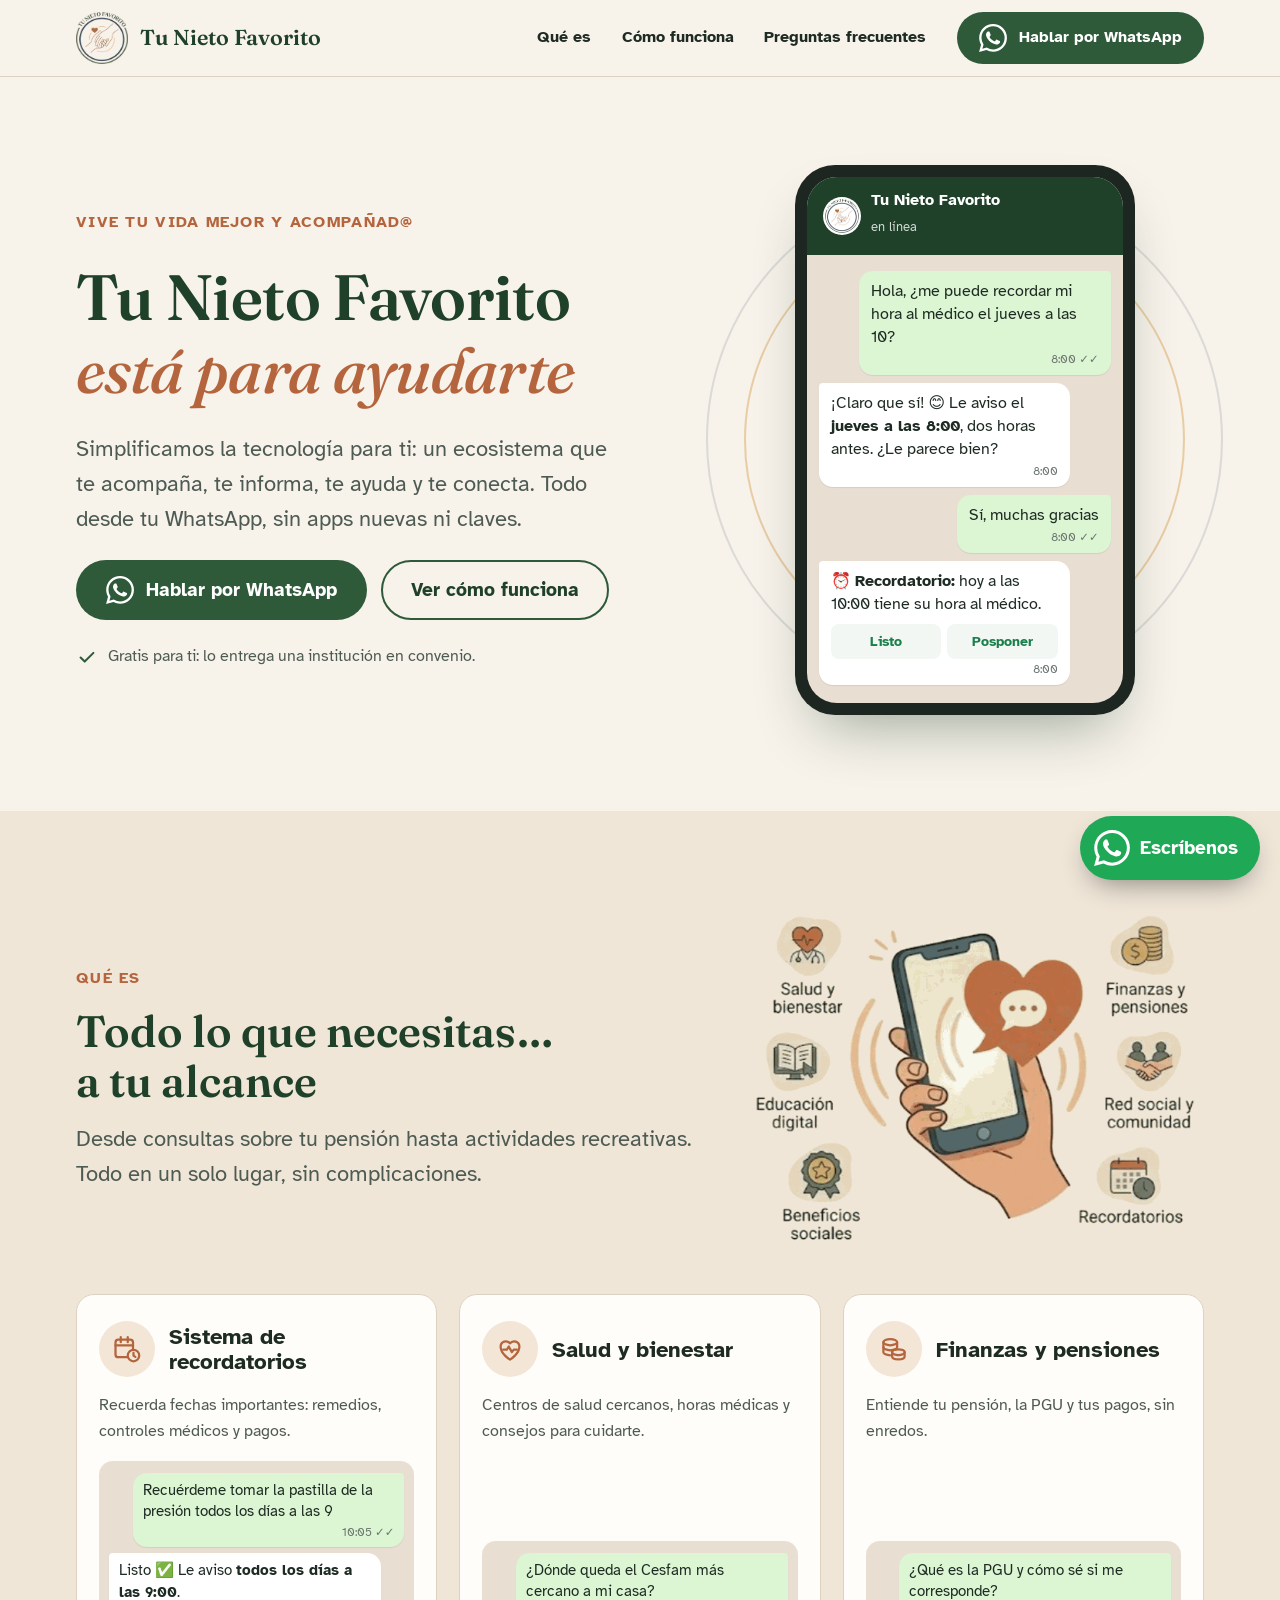
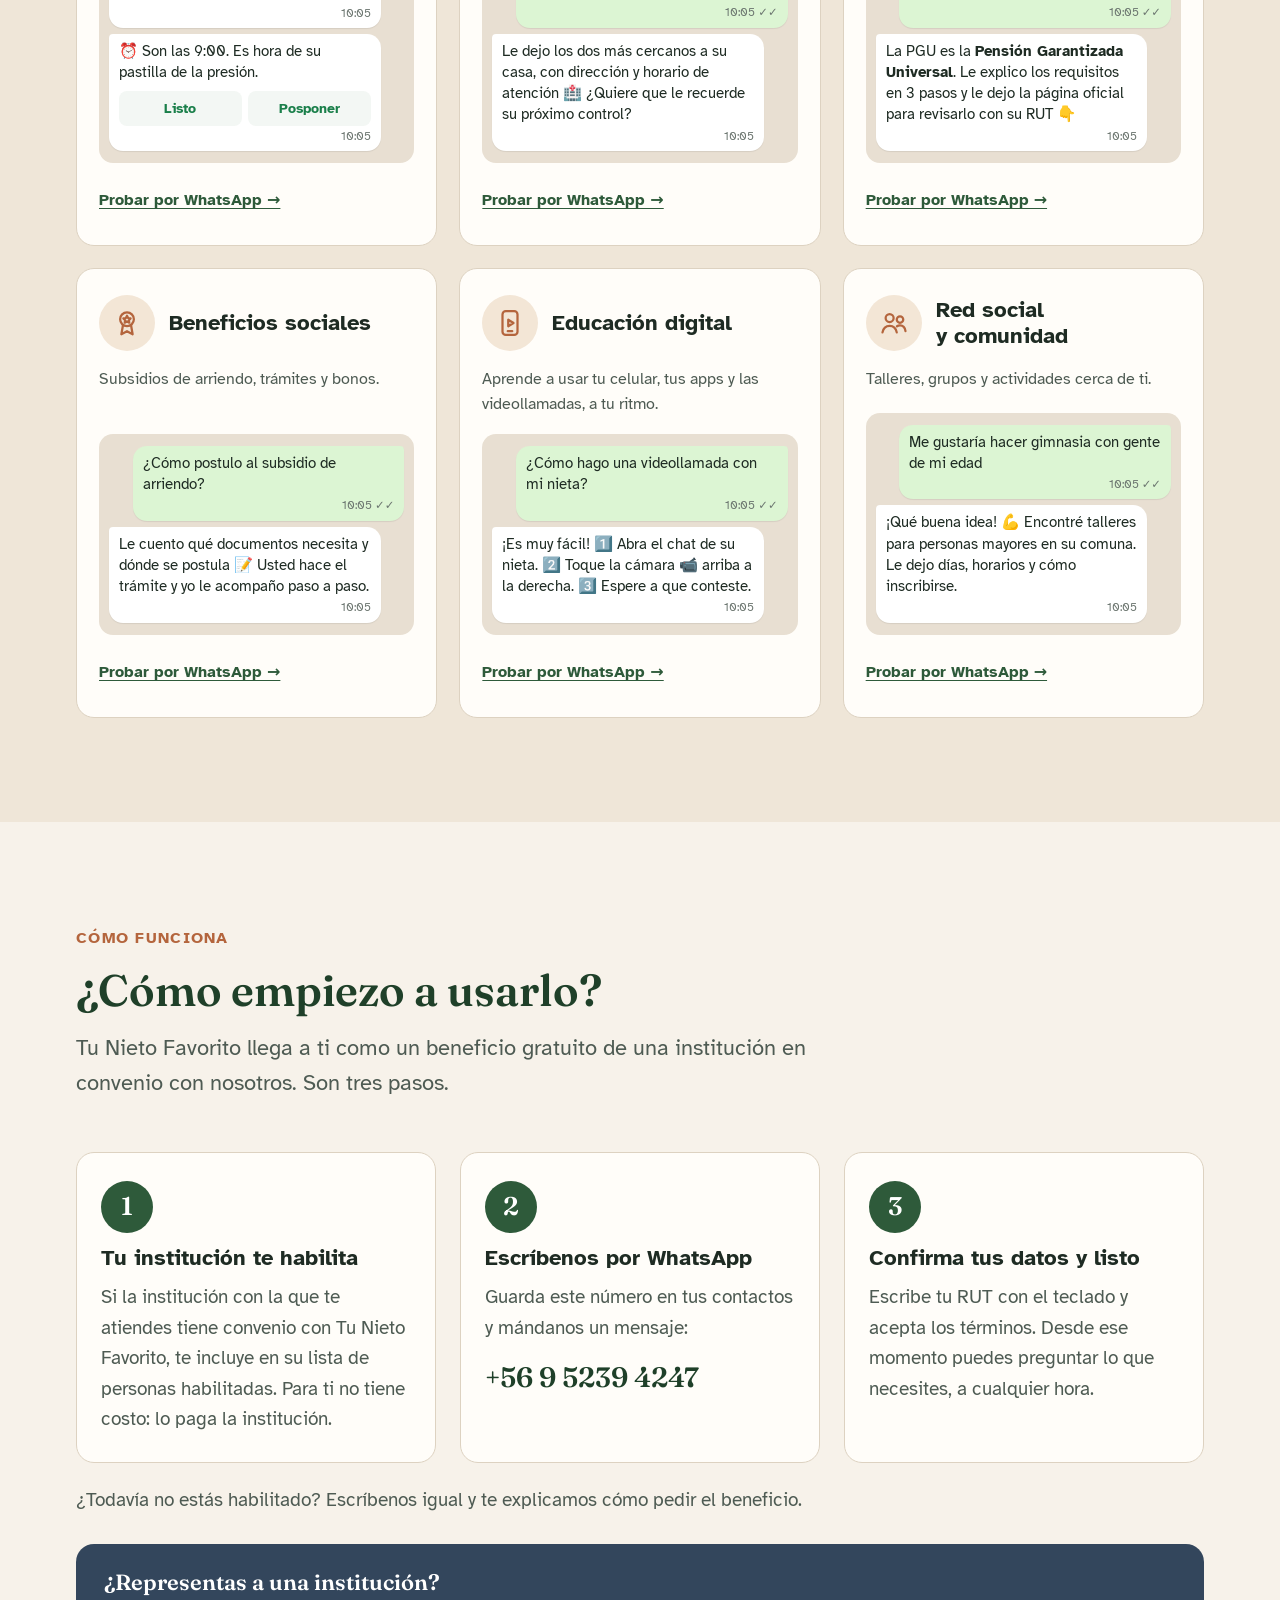
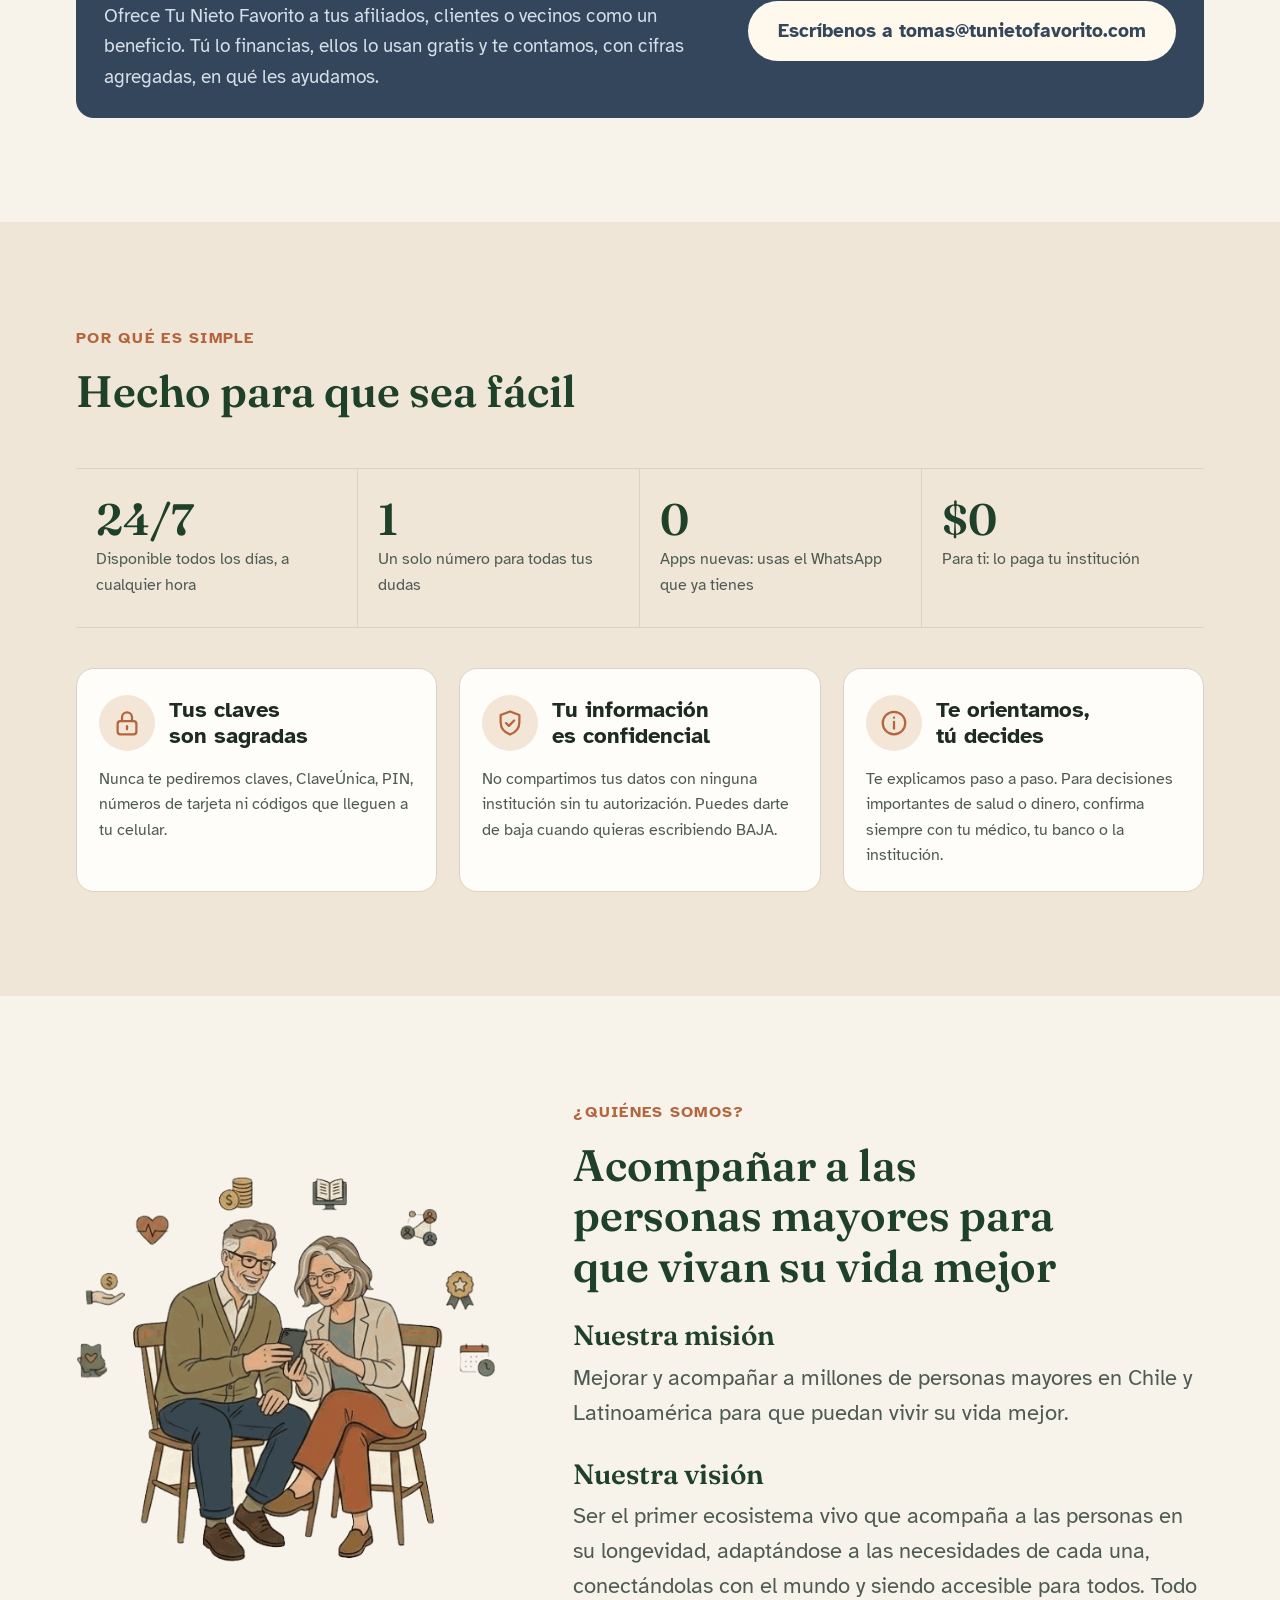
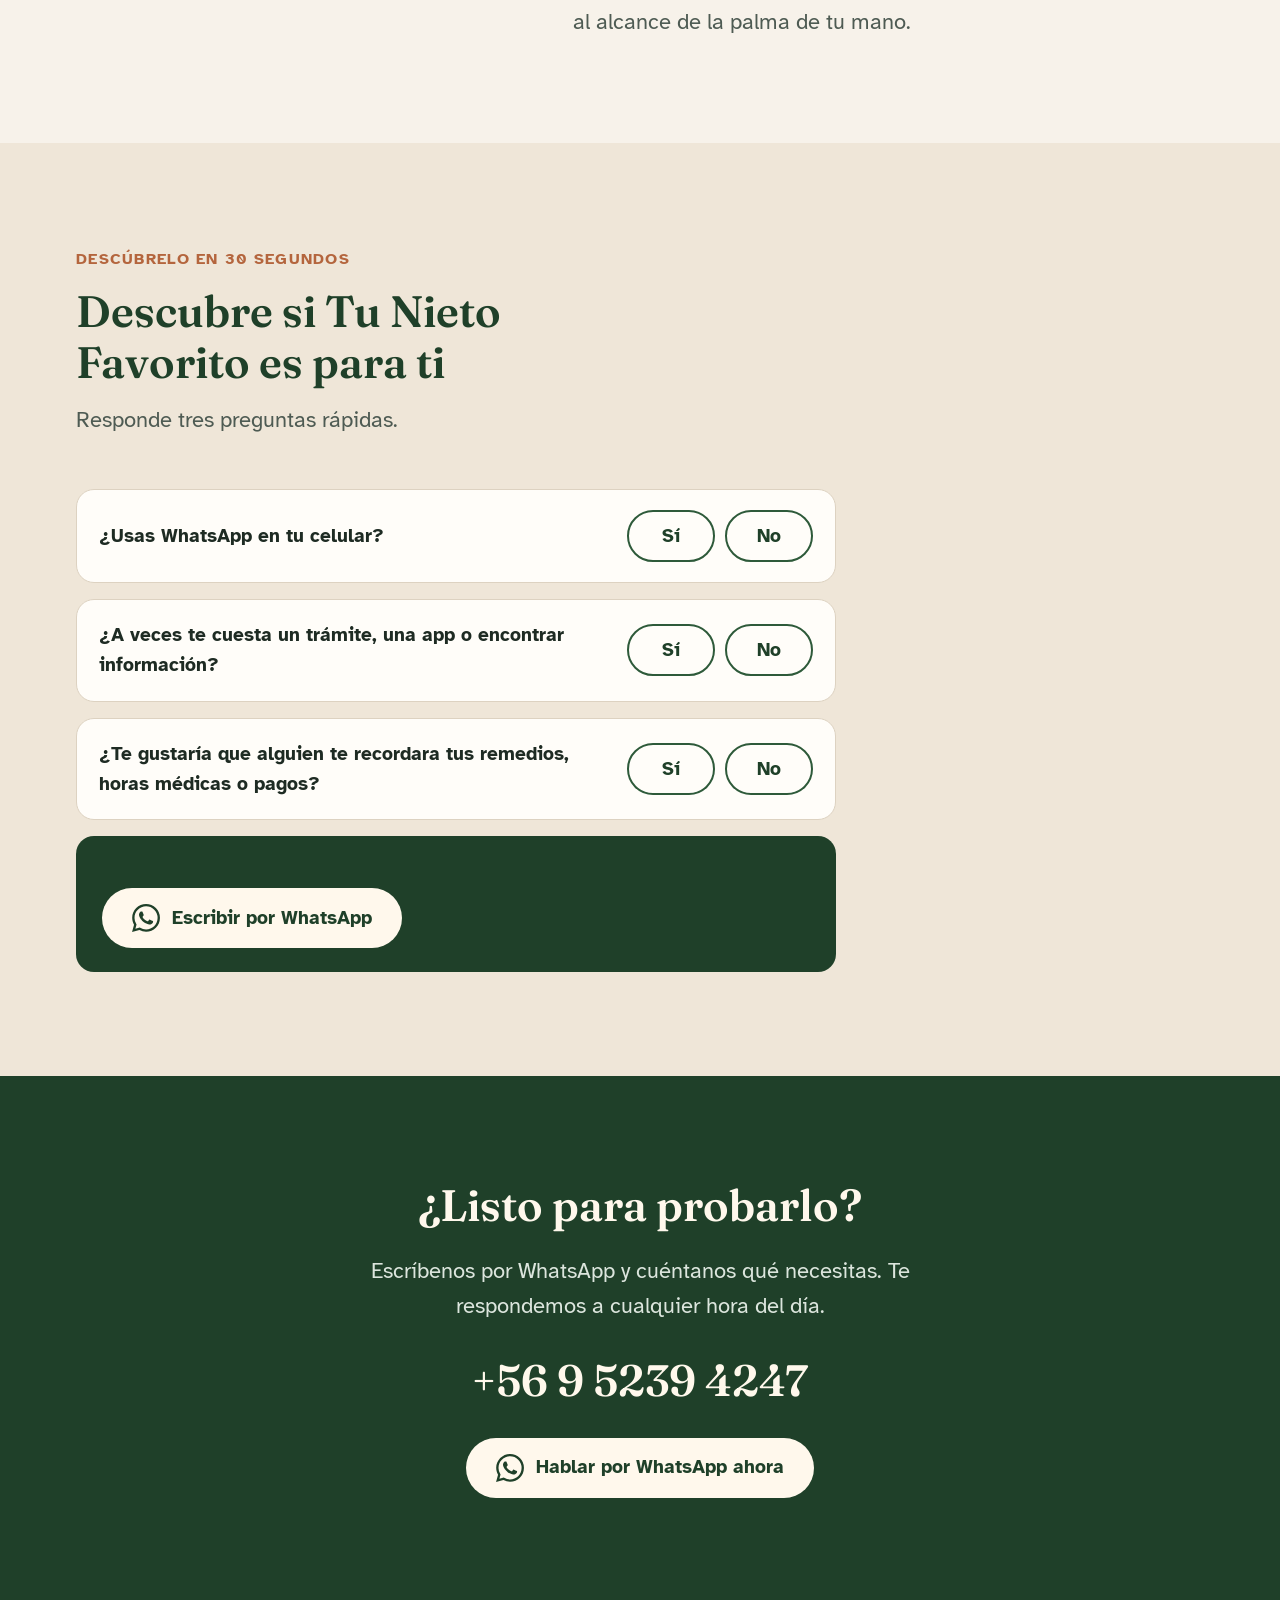
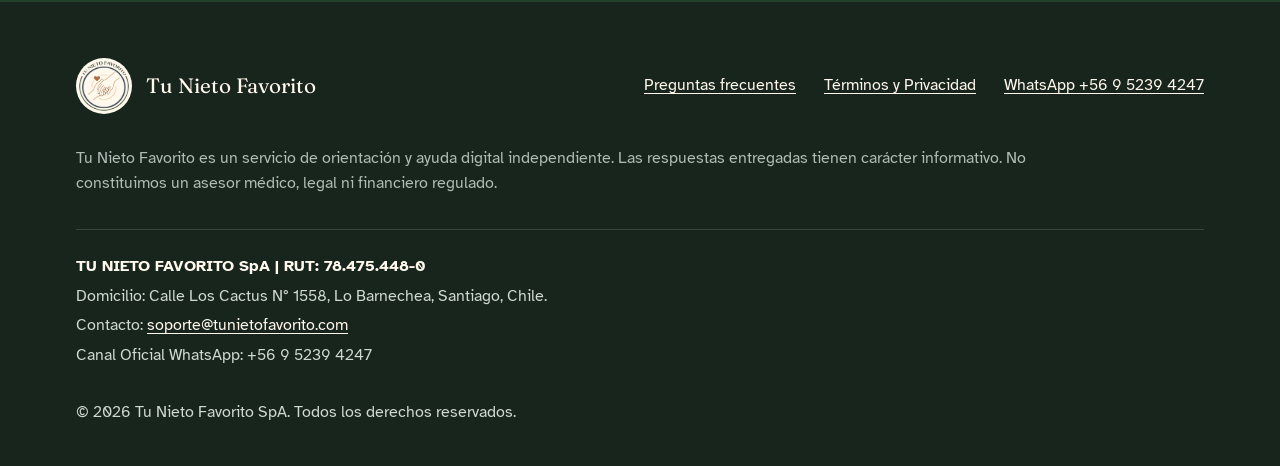
==== index.html @ 2af7aa35 "Sitio web v1: inicio, preguntas frecuentes y términos" ====
<!doctype html>
<html lang="es-CL">
<head>
<meta charset="utf-8">
<meta name="viewport" content="width=device-width, initial-scale=1, viewport-fit=cover">
<title>Tu Nieto Favorito</title>
<meta name="claude:viewport-fit-sides" content="cover">
<meta name="description" content="Tu apoyo del día a día por WhatsApp: orientación en salud, pensiones, beneficios, tecnología y recordatorios para personas mayores. Gratis para ti a través de tu institución.">
<link rel="canonical" href="https://tunietofavorito.com/">
<meta property="og:type" content="website">
<meta property="og:locale" content="es_CL">
<meta property="og:site_name" content="Tu Nieto Favorito">
<meta property="og:title" content="Tu Nieto Favorito">
<meta property="og:description" content="Tu apoyo del día a día por WhatsApp: orientación en salud, pensiones, beneficios, tecnología y recordatorios para personas mayores. Gratis para ti a través de tu institución.">
<meta property="og:url" content="https://tunietofavorito.com/">
<meta property="og:image" content="https://tunietofavorito.com/assets/og-image.jpg">
<meta name="twitter:card" content="summary_large_image">
<meta name="theme-color" content="#F7F2EA">
<link rel="icon" href="favicon.ico" sizes="any">
<link rel="icon" type="image/png" href="assets/favicon-48.png">
<link rel="apple-touch-icon" href="assets/apple-touch-icon.png">
<link rel="preconnect" href="https://fonts.googleapis.com">
<link rel="preconnect" href="https://fonts.gstatic.com" crossorigin>
<link rel="stylesheet" href="https://fonts.googleapis.com/css2?family=Atkinson+Hyperlegible:ital,wght@0,400;0,700;1,400&family=Fraunces:ital,opsz,wght@0,9..144,500;0,9..144,600;1,9..144,500&display=swap">
<link rel="stylesheet" href="assets/styles.css">

</head>
<body>
<a class="skip" href="#contenido">Saltar al contenido</a>
<header class="site-header">
  <div class="wrap">
    <a class="brand" href="./"><img src="assets/logo.png" alt="" width="52" height="52"><span>Tu Nieto Favorito</span></a>
    <button class="nav-toggle" aria-expanded="false" aria-controls="menu">Menú</button>
    <nav class="nav" id="menu" aria-label="Principal">
      <a href="./#que-es">Qué es</a>
      <a href="./#como-funciona">Cómo funciona</a>
      <a href="preguntas/">Preguntas frecuentes</a>
      <a class="btn btn--primary btn--small" href="https://wa.me/56952394247?text=Hola%2C+quiero+probar+Tu+Nieto+Favorito%2C+lo+vi+en+la+web." target="_blank" rel="noopener"><svg viewBox="0 0 24 24" aria-hidden="true" fill="currentColor"><path d="M17.47 14.38c-.3-.15-1.76-.87-2.03-.97-.27-.1-.47-.15-.67.15-.2.3-.77.97-.94 1.16-.17.2-.35.22-.64.07-.3-.15-1.26-.46-2.39-1.47-.88-.79-1.48-1.76-1.65-2.06-.17-.3-.02-.46.13-.6.13-.14.3-.35.45-.52.15-.17.2-.3.3-.5.1-.2.05-.37-.03-.52-.07-.15-.67-1.61-.92-2.2-.24-.58-.49-.5-.67-.51h-.57c-.2 0-.52.07-.8.37-.27.3-1.04 1.02-1.04 2.48s1.07 2.88 1.21 3.07c.15.2 2.1 3.2 5.08 4.49.71.31 1.26.49 1.7.63.71.22 1.36.19 1.87.12.57-.09 1.76-.72 2-1.41.25-.7.25-1.29.18-1.41-.08-.13-.27-.2-.57-.35M12.05 21.79h-.01a9.87 9.87 0 0 1-5.03-1.38l-.36-.21-3.74.98 1-3.65-.24-.37a9.86 9.86 0 0 1-1.51-5.26c0-5.45 4.44-9.88 9.89-9.88 2.64 0 5.12 1.03 6.99 2.9a9.83 9.83 0 0 1 2.89 6.99c0 5.45-4.44 9.88-9.88 9.88m8.41-18.3A11.82 11.82 0 0 0 12.05 0C5.5 0 .16 5.34.16 11.89c0 2.1.55 4.14 1.59 5.95L.06 24l6.3-1.65a11.88 11.88 0 0 0 5.69 1.45h.01c6.55 0 11.89-5.34 11.89-11.89a11.82 11.82 0 0 0-3.48-8.41z"/></svg><span>Hablar por WhatsApp</span></a>
    </nav>
  </div>
</header>
<main id="contenido">

<section class="hero">
  <div class="wrap">
    <div class="hero-copy">
      <span class="eyebrow">Vive tu vida mejor y acompañad@</span>
      <h1>Tu Nieto Favorito <em>está para ayudarte</em></h1>
      <p class="lead">Simplificamos la tecnología para ti: un ecosistema que te acompaña, te informa, te ayuda y te conecta. Todo desde tu WhatsApp, sin apps nuevas ni claves.</p>
      <div class="hero-actions">
        <a class="btn btn--primary" href="https://wa.me/56952394247?text=Hola%2C+quiero+probar+Tu+Nieto+Favorito%2C+lo+vi+en+la+web." target="_blank" rel="noopener"><svg viewBox="0 0 24 24" aria-hidden="true" fill="currentColor"><path d="M17.47 14.38c-.3-.15-1.76-.87-2.03-.97-.27-.1-.47-.15-.67.15-.2.3-.77.97-.94 1.16-.17.2-.35.22-.64.07-.3-.15-1.26-.46-2.39-1.47-.88-.79-1.48-1.76-1.65-2.06-.17-.3-.02-.46.13-.6.13-.14.3-.35.45-.52.15-.17.2-.3.3-.5.1-.2.05-.37-.03-.52-.07-.15-.67-1.61-.92-2.2-.24-.58-.49-.5-.67-.51h-.57c-.2 0-.52.07-.8.37-.27.3-1.04 1.02-1.04 2.48s1.07 2.88 1.21 3.07c.15.2 2.1 3.2 5.08 4.49.71.31 1.26.49 1.7.63.71.22 1.36.19 1.87.12.57-.09 1.76-.72 2-1.41.25-.7.25-1.29.18-1.41-.08-.13-.27-.2-.57-.35M12.05 21.79h-.01a9.87 9.87 0 0 1-5.03-1.38l-.36-.21-3.74.98 1-3.65-.24-.37a9.86 9.86 0 0 1-1.51-5.26c0-5.45 4.44-9.88 9.89-9.88 2.64 0 5.12 1.03 6.99 2.9a9.83 9.83 0 0 1 2.89 6.99c0 5.45-4.44 9.88-9.88 9.88m8.41-18.3A11.82 11.82 0 0 0 12.05 0C5.5 0 .16 5.34.16 11.89c0 2.1.55 4.14 1.59 5.95L.06 24l6.3-1.65a11.88 11.88 0 0 0 5.69 1.45h.01c6.55 0 11.89-5.34 11.89-11.89a11.82 11.82 0 0 0-3.48-8.41z"/></svg><span>Hablar por WhatsApp</span></a>
        <a class="btn btn--ghost" href="#como-funciona">Ver cómo funciona</a>
      </div>
      <p class="hero-note"><svg viewBox="0 0 24 24" aria-hidden="true" fill="none" stroke="currentColor" stroke-width="2.2" stroke-linecap="round" stroke-linejoin="round"><path d="m5 12.5 4.5 4.5L19 7.5"/></svg><span>Gratis para ti: lo entrega una institución en convenio.</span></p>
    </div>
    <div class="hero-art">
      <div class="phone" role="img" aria-label="Ejemplo: una persona pide que le recuerden su hora médica y Tu Nieto Favorito le avisa ese día">
        <div class="phone-screen">
          <div class="chat-top"><img src="assets/logo.png" alt=""><div><strong>Tu Nieto Favorito</strong><small>en línea</small></div></div>
          <div class="chat">
            <div class="msg msg--out">Hola, ¿me puede recordar mi hora al médico el jueves a las 10?<time>8:00 ✓✓</time></div>
<div class="msg msg--in">¡Claro que sí! 😊 Le aviso el <b>jueves a las 8:00</b>, dos horas antes. ¿Le parece bien?<time>8:00</time></div>
<div class="msg msg--out">Sí, muchas gracias<time>8:00 ✓✓</time></div>
<div class="msg msg--in">⏰ <b>Recordatorio:</b> hoy a las 10:00 tiene su hora al médico.<div class="msg-btns"><span>Listo</span><span>Posponer</span></div><time>8:00</time></div>
          </div>
        </div>
      </div>
    </div>
  </div>
</section>

<section class="band band--alt" id="que-es">
  <div class="wrap">
    <div class="head-split">
      <div class="section-head">
        <span class="eyebrow">Qué es</span>
        <h2>Todo lo que necesitas… a tu alcance</h2>
        <p>Desde consultas sobre tu pensión hasta actividades recreativas. Todo en un solo lugar, sin complicaciones.</p>
      </div>
      <img class="head-art" src="assets/pilares.png" alt="Una mano sostiene un celular con un corazón. Alrededor, los seis temas: salud y bienestar, finanzas y pensiones, educación digital, red social y comunidad, beneficios sociales y recordatorios" width="571" height="425">
    </div>
    <div class="pillars">
      <article class="pillar">
        <div class="pillar-head"><span class="icon"><svg viewBox="0 0 24 24" aria-hidden="true" fill="none" stroke="currentColor" stroke-width="1.8" stroke-linecap="round" stroke-linejoin="round"><rect x="2.8" y="4.5" width="14" height="14" rx="2.2"/><path d="M2.8 9h14M7 2.5v4M12.6 2.5v4"/><circle cx="17.2" cy="17.2" r="4.6" fill="#F3E6D6"/><path d="M17.2 15v2.3l1.5 1"/></svg></span><h3>Sistema de recordatorios</h3></div>
        <p class="sub">Recuerda fechas importantes: remedios, controles médicos y pagos.</p>
        <div class="mini-chat" aria-label="Ejemplo de conversación"><div class="msg msg--out">Recuérdeme tomar la pastilla de la presión todos los días a las 9<time>10:05 ✓✓</time></div>
<div class="msg msg--in">Listo ✅ Le aviso <b>todos los días a las 9:00</b>.<time>10:05</time></div>
<div class="msg msg--in">⏰ Son las 9:00. Es hora de su pastilla de la presión.<div class="msg-btns"><span>Listo</span><span>Posponer</span></div><time>10:05</time></div></div>
        <a class="pillar-cta" href="https://wa.me/56952394247?text=Hola%2C+quiero+probar+Tu+Nieto+Favorito%2C+lo+vi+en+la+web." target="_blank" rel="noopener">Probar por WhatsApp →</a>
      </article>

      <article class="pillar">
        <div class="pillar-head"><span class="icon"><svg viewBox="0 0 24 24" aria-hidden="true" fill="none" stroke="currentColor" stroke-width="1.8" stroke-linecap="round" stroke-linejoin="round"><path d="M12 20.5s-7.5-4.6-7.5-10.4A4.2 4.2 0 0 1 12 7.5a4.2 4.2 0 0 1 7.5 2.6c0 5.8-7.5 10.4-7.5 10.4z"/><path d="M6.5 12.5h3l1.5-2.5 2.5 4.5 1.5-2h2.5"/></svg></span><h3>Salud y bienestar</h3></div>
        <p class="sub">Centros de salud cercanos, horas médicas y consejos para cuidarte.</p>
        <div class="mini-chat" aria-label="Ejemplo de conversación"><div class="msg msg--out">¿Dónde queda el Cesfam más cercano a mi casa?<time>10:05 ✓✓</time></div>
<div class="msg msg--in">Le dejo los dos más cercanos a su casa, con dirección y horario de atención 🏥 ¿Quiere que le recuerde su próximo control?<time>10:05</time></div></div>
        <a class="pillar-cta" href="https://wa.me/56952394247?text=Hola%2C+quiero+probar+Tu+Nieto+Favorito%2C+lo+vi+en+la+web." target="_blank" rel="noopener">Probar por WhatsApp →</a>
      </article>

      <article class="pillar">
        <div class="pillar-head"><span class="icon"><svg viewBox="0 0 24 24" aria-hidden="true" fill="none" stroke="currentColor" stroke-width="1.8" stroke-linecap="round" stroke-linejoin="round"><ellipse cx="9" cy="6.5" rx="5.5" ry="2.5"/><path d="M3.5 6.5v4c0 1.4 2.5 2.5 5.5 2.5s5.5-1.1 5.5-2.5v-4"/><path d="M3.5 10.5v4c0 1.4 2.5 2.5 5.5 2.5"/><ellipse cx="15.5" cy="14.5" rx="5" ry="2.3"/><path d="M10.5 14.5v3.5c0 1.3 2.2 2.3 5 2.3s5-1 5-2.3v-3.5"/></svg></span><h3>Finanzas y pensiones</h3></div>
        <p class="sub">Entiende tu pensión, la PGU y tus pagos, sin enredos.</p>
        <div class="mini-chat" aria-label="Ejemplo de conversación"><div class="msg msg--out">¿Qué es la PGU y cómo sé si me corresponde?<time>10:05 ✓✓</time></div>
<div class="msg msg--in">La PGU es la <b>Pensión Garantizada Universal</b>. Le explico los requisitos en 3 pasos y le dejo la página oficial para revisarlo con su RUT 👇<time>10:05</time></div></div>
        <a class="pillar-cta" href="https://wa.me/56952394247?text=Hola%2C+quiero+probar+Tu+Nieto+Favorito%2C+lo+vi+en+la+web." target="_blank" rel="noopener">Probar por WhatsApp →</a>
      </article>

      <article class="pillar">
        <div class="pillar-head"><span class="icon"><svg viewBox="0 0 24 24" aria-hidden="true" fill="none" stroke="currentColor" stroke-width="1.8" stroke-linecap="round" stroke-linejoin="round"><circle cx="12" cy="9" r="5.5"/><path d="M8.8 13.6 7.5 21l4.5-2.4 4.5 2.4-1.3-7.4"/><path d="m12 6.2.9 1.8 2 .3-1.4 1.4.3 2-1.8-.9-1.8.9.3-2-1.4-1.4 2-.3z"/></svg></span><h3>Beneficios sociales</h3></div>
        <p class="sub">Subsidios de arriendo, trámites y bonos.</p>
        <div class="mini-chat" aria-label="Ejemplo de conversación"><div class="msg msg--out">¿Cómo postulo al subsidio de arriendo?<time>10:05 ✓✓</time></div>
<div class="msg msg--in">Le cuento qué documentos necesita y dónde se postula 📝 Usted hace el trámite y yo le acompaño paso a paso.<time>10:05</time></div></div>
        <a class="pillar-cta" href="https://wa.me/56952394247?text=Hola%2C+quiero+probar+Tu+Nieto+Favorito%2C+lo+vi+en+la+web." target="_blank" rel="noopener">Probar por WhatsApp →</a>
      </article>

      <article class="pillar">
        <div class="pillar-head"><span class="icon"><svg viewBox="0 0 24 24" aria-hidden="true" fill="none" stroke="currentColor" stroke-width="1.8" stroke-linecap="round" stroke-linejoin="round"><rect x="6" y="2.5" width="12" height="19" rx="2.6"/><path d="M10.6 9.4v5.2l4.2-2.6z"/><path d="M10.2 18.5h3.6"/></svg></span><h3>Educación digital</h3></div>
        <p class="sub">Aprende a usar tu celular, tus apps y las videollamadas, a tu ritmo.</p>
        <div class="mini-chat" aria-label="Ejemplo de conversación"><div class="msg msg--out">¿Cómo hago una videollamada con mi nieta?<time>10:05 ✓✓</time></div>
<div class="msg msg--in">¡Es muy fácil! 1️⃣ Abra el chat de su nieta. 2️⃣ Toque la cámara 📹 arriba a la derecha. 3️⃣ Espere a que conteste.<time>10:05</time></div></div>
        <a class="pillar-cta" href="https://wa.me/56952394247?text=Hola%2C+quiero+probar+Tu+Nieto+Favorito%2C+lo+vi+en+la+web." target="_blank" rel="noopener">Probar por WhatsApp →</a>
      </article>

      <article class="pillar">
        <div class="pillar-head"><span class="icon"><svg viewBox="0 0 24 24" aria-hidden="true" fill="none" stroke="currentColor" stroke-width="1.8" stroke-linecap="round" stroke-linejoin="round"><circle cx="8.5" cy="8" r="3.2"/><circle cx="16.8" cy="9.2" r="2.6"/><path d="M2.8 19.5c.6-3.3 2.9-5.3 5.7-5.3s5.1 2 5.7 5.3"/><path d="M14.4 14.6c.7-.5 1.5-.7 2.4-.7 2.3 0 4 1.7 4.4 4.6"/></svg></span><h3>Red social y comunidad</h3></div>
        <p class="sub">Talleres, grupos y actividades cerca de ti.</p>
        <div class="mini-chat" aria-label="Ejemplo de conversación"><div class="msg msg--out">Me gustaría hacer gimnasia con gente de mi edad<time>10:05 ✓✓</time></div>
<div class="msg msg--in">¡Qué buena idea! 💪 Encontré talleres para personas mayores en su comuna. Le dejo días, horarios y cómo inscribirse.<time>10:05</time></div></div>
        <a class="pillar-cta" href="https://wa.me/56952394247?text=Hola%2C+quiero+probar+Tu+Nieto+Favorito%2C+lo+vi+en+la+web." target="_blank" rel="noopener">Probar por WhatsApp →</a>
      </article>
    </div>
  </div>
</section>

<section class="band" id="como-funciona">
  <div class="wrap">
    <div class="section-head">
      <span class="eyebrow">Cómo funciona</span>
      <h2>¿Cómo empiezo a usarlo?</h2>
      <p>Tu Nieto Favorito llega a ti como un beneficio gratuito de una institución en convenio con nosotros. Son tres pasos.</p>
    </div>
    <ol class="steps">
      <li><h3>Tu institución te habilita</h3><p>Si la institución con la que te atiendes tiene convenio con Tu Nieto Favorito, te incluye en su lista de personas habilitadas. Para ti no tiene costo: lo paga la institución.</p></li>
      <li><h3>Escríbenos por WhatsApp</h3><p>Guarda este número en tus contactos y mándanos un mensaje:</p><span class="phone-number">+56 9 5239 4247</span></li>
      <li><h3>Confirma tus datos y listo</h3><p>Escribe tu RUT con el teclado y acepta los términos. Desde ese momento puedes preguntar lo que necesites, a cualquier hora.</p></li>
    </ol>
    <p style="margin-top:22px;color:var(--muted)">¿Todavía no estás habilitado? Escríbenos igual y te explicamos cómo pedir el beneficio.</p>
    <div class="callout">
      <div>
        <h3>¿Representas a una institución?</h3>
        <p>Ofrece Tu Nieto Favorito a tus afiliados, clientes o vecinos como un beneficio. Tú lo financias, ellos lo usan gratis y te contamos, con cifras agregadas, en qué les ayudamos.</p>
      </div>
      <a class="btn btn--light" href="mailto:tomas@tunietofavorito.com?subject=Quiero%20ofrecer%20Tu%20Nieto%20Favorito">Escríbenos a tomas@tunietofavorito.com</a>
    </div>
  </div>
</section>

<section class="band band--alt">
  <div class="wrap">
    <div class="section-head">
      <span class="eyebrow">Por qué es simple</span>
      <h2>Hecho para que sea fácil</h2>
    </div>
    <div class="facts">
      <div class="fact"><strong>24/7</strong><span>Disponible todos los días, a cualquier hora</span></div>
      <div class="fact"><strong>1</strong><span>Un solo número para todas tus dudas</span></div>
      <div class="fact"><strong>0</strong><span>Apps nuevas: usas el WhatsApp que ya tienes</span></div>
      <div class="fact"><strong>$0</strong><span>Para ti: lo paga tu institución</span></div>
    </div>
    <div class="pillars" style="margin-top:40px">
      <div class="pillar"><div class="pillar-head"><span class="icon"><svg viewBox="0 0 24 24" aria-hidden="true" fill="none" stroke="currentColor" stroke-width="1.8" stroke-linecap="round" stroke-linejoin="round"><rect x="4.5" y="10.5" width="15" height="10.5" rx="2.2"/><path d="M8 10.5V7.5a4 4 0 0 1 8 0v3"/><path d="M12 14.5v2.5"/></svg></span><h3>Tus claves son sagradas</h3></div><p class="sub">Nunca te pediremos claves, ClaveÚnica, PIN, números de tarjeta ni códigos que lleguen a tu celular.</p></div>
      <div class="pillar"><div class="pillar-head"><span class="icon"><svg viewBox="0 0 24 24" aria-hidden="true" fill="none" stroke="currentColor" stroke-width="1.8" stroke-linecap="round" stroke-linejoin="round"><path d="M12 2.8 4.5 5.6v5.6c0 4.8 3.2 8.4 7.5 10 4.3-1.6 7.5-5.2 7.5-10V5.6z"/><path d="m8.8 12 2.3 2.3 4.2-4.3"/></svg></span><h3>Tu información es confidencial</h3></div><p class="sub">No compartimos tus datos con ninguna institución sin tu autorización. Puedes darte de baja cuando quieras escribiendo BAJA.</p></div>
      <div class="pillar"><div class="pillar-head"><span class="icon"><svg viewBox="0 0 24 24" aria-hidden="true" fill="none" stroke="currentColor" stroke-width="1.8" stroke-linecap="round" stroke-linejoin="round"><circle cx="12" cy="12" r="9"/><path d="M12 11v5.5M12 7.6v.1"/></svg></span><h3>Te orientamos, tú decides</h3></div><p class="sub">Te explicamos paso a paso. Para decisiones importantes de salud o dinero, confirma siempre con tu médico, tu banco o la institución.</p></div>
    </div>
  </div>
</section>

<section class="band" id="quienes-somos">
  <div class="wrap about">
    <img class="about-art" src="assets/personas.png" alt="Una pareja de personas mayores sentadas mira sonriendo un celular, rodeada de íconos de salud, pensiones, aprendizaje, comunidad, beneficios y recordatorios" width="499" height="459">
    <div class="about-text">
      <div class="section-head" style="margin:0"><span class="eyebrow">¿Quiénes somos?</span><h2>Acompañar a las personas mayores para que vivan su vida mejor</h2></div>
      <div><h3>Nuestra misión</h3><p>Mejorar y acompañar a millones de personas mayores en Chile y Latinoamérica para que puedan vivir su vida mejor.</p></div>
      <div><h3>Nuestra visión</h3><p>Ser el primer ecosistema vivo que acompaña a las personas en su longevidad, adaptándose a las necesidades de cada una, conectándolas con el mundo y siendo accesible para todos. Todo al alcance de la palma de tu mano.</p></div>
    </div>
  </div>
</section>

<section class="band band--alt" id="es-para-ti">
  <div class="wrap">
    <div class="section-head">
      <span class="eyebrow">Descúbrelo en 30 segundos</span>
      <h2>Descubre si Tu Nieto Favorito es para ti</h2>
      <p>Responde tres preguntas rápidas.</p>
    </div>
    <div class="quiz" id="quiz">
      <div class="q"><p>¿Usas WhatsApp en tu celular?</p><div class="q-opts"><button data-q="q1" data-a="si" aria-pressed="false">Sí</button><button data-q="q1" data-a="no" aria-pressed="false">No</button></div></div>
      <div class="q"><p>¿A veces te cuesta un trámite, una app o encontrar información?</p><div class="q-opts"><button data-q="q2" data-a="si" aria-pressed="false">Sí</button><button data-q="q2" data-a="no" aria-pressed="false">No</button></div></div>
      <div class="q"><p>¿Te gustaría que alguien te recordara tus remedios, horas médicas o pagos?</p><div class="q-opts"><button data-q="q3" data-a="si" aria-pressed="false">Sí</button><button data-q="q3" data-a="no" aria-pressed="false">No</button></div></div>
      <div class="quiz-result" id="quiz-result" hidden aria-live="polite">
        <h3 id="quiz-title"></h3>
        <p id="quiz-text"></p>
        <a class="btn btn--light" href="https://wa.me/56952394247?text=Hola%2C+quiero+probar+Tu+Nieto+Favorito%2C+lo+vi+en+la+web." target="_blank" rel="noopener"><svg viewBox="0 0 24 24" aria-hidden="true" fill="currentColor"><path d="M17.47 14.38c-.3-.15-1.76-.87-2.03-.97-.27-.1-.47-.15-.67.15-.2.3-.77.97-.94 1.16-.17.2-.35.22-.64.07-.3-.15-1.26-.46-2.39-1.47-.88-.79-1.48-1.76-1.65-2.06-.17-.3-.02-.46.13-.6.13-.14.3-.35.45-.52.15-.17.2-.3.3-.5.1-.2.05-.37-.03-.52-.07-.15-.67-1.61-.92-2.2-.24-.58-.49-.5-.67-.51h-.57c-.2 0-.52.07-.8.37-.27.3-1.04 1.02-1.04 2.48s1.07 2.88 1.21 3.07c.15.2 2.1 3.2 5.08 4.49.71.31 1.26.49 1.7.63.71.22 1.36.19 1.87.12.57-.09 1.76-.72 2-1.41.25-.7.25-1.29.18-1.41-.08-.13-.27-.2-.57-.35M12.05 21.79h-.01a9.87 9.87 0 0 1-5.03-1.38l-.36-.21-3.74.98 1-3.65-.24-.37a9.86 9.86 0 0 1-1.51-5.26c0-5.45 4.44-9.88 9.89-9.88 2.64 0 5.12 1.03 6.99 2.9a9.83 9.83 0 0 1 2.89 6.99c0 5.45-4.44 9.88-9.88 9.88m8.41-18.3A11.82 11.82 0 0 0 12.05 0C5.5 0 .16 5.34.16 11.89c0 2.1.55 4.14 1.59 5.95L.06 24l6.3-1.65a11.88 11.88 0 0 0 5.69 1.45h.01c6.55 0 11.89-5.34 11.89-11.89a11.82 11.82 0 0 0-3.48-8.41z"/></svg><span>Escribir por WhatsApp</span></a>
      </div>
    </div>
  </div>
</section>

<section class="band band--deep final">
  <div class="wrap">
    <h2>¿Listo para probarlo?</h2>
    <p>Escríbenos por WhatsApp y cuéntanos qué necesitas. Te respondemos a cualquier hora del día.</p>
    <span class="phone-number">+56 9 5239 4247</span>
    <a class="btn btn--light" href="https://wa.me/56952394247?text=Hola%2C+quiero+probar+Tu+Nieto+Favorito%2C+lo+vi+en+la+web." target="_blank" rel="noopener"><svg viewBox="0 0 24 24" aria-hidden="true" fill="currentColor"><path d="M17.47 14.38c-.3-.15-1.76-.87-2.03-.97-.27-.1-.47-.15-.67.15-.2.3-.77.97-.94 1.16-.17.2-.35.22-.64.07-.3-.15-1.26-.46-2.39-1.47-.88-.79-1.48-1.76-1.65-2.06-.17-.3-.02-.46.13-.6.13-.14.3-.35.45-.52.15-.17.2-.3.3-.5.1-.2.05-.37-.03-.52-.07-.15-.67-1.61-.92-2.2-.24-.58-.49-.5-.67-.51h-.57c-.2 0-.52.07-.8.37-.27.3-1.04 1.02-1.04 2.48s1.07 2.88 1.21 3.07c.15.2 2.1 3.2 5.08 4.49.71.31 1.26.49 1.7.63.71.22 1.36.19 1.87.12.57-.09 1.76-.72 2-1.41.25-.7.25-1.29.18-1.41-.08-.13-.27-.2-.57-.35M12.05 21.79h-.01a9.87 9.87 0 0 1-5.03-1.38l-.36-.21-3.74.98 1-3.65-.24-.37a9.86 9.86 0 0 1-1.51-5.26c0-5.45 4.44-9.88 9.89-9.88 2.64 0 5.12 1.03 6.99 2.9a9.83 9.83 0 0 1 2.89 6.99c0 5.45-4.44 9.88-9.88 9.88m8.41-18.3A11.82 11.82 0 0 0 12.05 0C5.5 0 .16 5.34.16 11.89c0 2.1.55 4.14 1.59 5.95L.06 24l6.3-1.65a11.88 11.88 0 0 0 5.69 1.45h.01c6.55 0 11.89-5.34 11.89-11.89a11.82 11.82 0 0 0-3.48-8.41z"/></svg><span>Hablar por WhatsApp ahora</span></a>
  </div>
</section>

</main>
<footer class="site-footer">
  <div class="wrap">
    <div class="footer-top">
      <div class="footer-brand"><img src="assets/logo.png" alt="" width="56" height="56"><span>Tu Nieto Favorito</span></div>
      <nav class="footer-links" aria-label="Pie de página">
        <a href="preguntas/">Preguntas frecuentes</a>
        <a href="terminos/">Términos y Privacidad</a>
        <a href="https://wa.me/56952394247?text=Hola%2C+quiero+probar+Tu+Nieto+Favorito%2C+lo+vi+en+la+web." target="_blank" rel="noopener">WhatsApp +56 9 5239 4247</a>
      </nav>
    </div>
    <p class="disclaimer">Tu Nieto Favorito es un servicio de orientación y ayuda digital independiente. Las respuestas entregadas tienen carácter informativo. No constituimos un asesor médico, legal ni financiero regulado.</p>
    <div class="legal">
      <strong>TU NIETO FAVORITO SpA | RUT: 78.475.448-0</strong>
      <span>Domicilio: Calle Los Cactus N° 1558, Lo Barnechea, Santiago, Chile.</span>
      <span>Contacto: <a href="mailto:soporte@tunietofavorito.com">soporte@tunietofavorito.com</a></span>
      <span>Canal Oficial WhatsApp: +56 9 5239 4247</span>
    </div>
    <p>© 2026 Tu Nieto Favorito SpA. Todos los derechos reservados.</p>
  </div>
</footer>
<a class="wa-float" href="https://wa.me/56952394247?text=Hola%2C+quiero+probar+Tu+Nieto+Favorito%2C+lo+vi+en+la+web." target="_blank" rel="noopener" aria-label="Hablar por WhatsApp con Tu Nieto Favorito"><svg viewBox="0 0 24 24" aria-hidden="true" fill="currentColor"><path d="M17.47 14.38c-.3-.15-1.76-.87-2.03-.97-.27-.1-.47-.15-.67.15-.2.3-.77.97-.94 1.16-.17.2-.35.22-.64.07-.3-.15-1.26-.46-2.39-1.47-.88-.79-1.48-1.76-1.65-2.06-.17-.3-.02-.46.13-.6.13-.14.3-.35.45-.52.15-.17.2-.3.3-.5.1-.2.05-.37-.03-.52-.07-.15-.67-1.61-.92-2.2-.24-.58-.49-.5-.67-.51h-.57c-.2 0-.52.07-.8.37-.27.3-1.04 1.02-1.04 2.48s1.07 2.88 1.21 3.07c.15.2 2.1 3.2 5.08 4.49.71.31 1.26.49 1.7.63.71.22 1.36.19 1.87.12.57-.09 1.76-.72 2-1.41.25-.7.25-1.29.18-1.41-.08-.13-.27-.2-.57-.35M12.05 21.79h-.01a9.87 9.87 0 0 1-5.03-1.38l-.36-.21-3.74.98 1-3.65-.24-.37a9.86 9.86 0 0 1-1.51-5.26c0-5.45 4.44-9.88 9.89-9.88 2.64 0 5.12 1.03 6.99 2.9a9.83 9.83 0 0 1 2.89 6.99c0 5.45-4.44 9.88-9.88 9.88m8.41-18.3A11.82 11.82 0 0 0 12.05 0C5.5 0 .16 5.34.16 11.89c0 2.1.55 4.14 1.59 5.95L.06 24l6.3-1.65a11.88 11.88 0 0 0 5.69 1.45h.01c6.55 0 11.89-5.34 11.89-11.89a11.82 11.82 0 0 0-3.48-8.41z"/></svg><span>Escríbenos</span></a>
<script src="assets/site.js"></script>
</body>
</html>
---- assets/styles.css ----
/* Tu Nieto Favorito — sitio estático
   Layout: bandas a todo el ancho, contenido centrado a 1120px, una idea por sección.
   Tema único claro (deliberado): público 60+, máximo contraste y calidez de marca. */
:root {
  color-scheme: light;
  --paper: #F7F2EA;      /* fondo cálido, como la infografía */
  --paper-2: #EFE6D8;    /* banda alterna */
  --card: #FFFDF9;
  --ink: #1E2B23;        /* texto principal, verde casi negro */
  --muted: #4E5B53;
  --line: #DDD2C1;
  --forest: #2E5A3A;     /* verde del logo: botones y títulos */
  --forest-deep: #1F4029;
  --slate: #33465C;      /* azul del aro del logo */
  --clay: #B4653D;       /* corazón del logo: acentos puntuales */
  --sand: #E3BE88;       /* trazo dorado del logo */
  --wa: #1FA855;         /* verde WhatsApp, solo en el botón flotante */
  --chat-bg: #E8DFD2;
  --bubble-out: #DCF5D3;
  --bubble-in: #FFFFFF;

  --font-display: "Fraunces", "Georgia", "Times New Roman", serif;
  --font-body: "Atkinson Hyperlegible", "Segoe UI", system-ui, -apple-system, Arial, sans-serif;

  --step--1: 1rem;
  --step-0: 1.1875rem;   /* 19px base */
  --step-1: 1.375rem;
  --step-2: 1.75rem;
  --step-3: clamp(2rem, 4.2vw, 2.75rem);
  --step-4: clamp(2.5rem, 6vw, 4rem);
  --radius: 18px;
  --wrap: 1120px;
}

*, *::before, *::after { box-sizing: border-box; }
html { scroll-behavior: smooth; -webkit-text-size-adjust: 100%; }
@media (prefers-reduced-motion: reduce) { html { scroll-behavior: auto; } *{ transition: none !important; animation: none !important; } }
body {
  margin: 0;
  background: var(--paper);
  color: var(--ink);
  font-family: var(--font-body);
  font-size: var(--step-0);
  line-height: 1.6;
}
body::before { content: ""; position: fixed; inset: 0 0 auto; height: env(safe-area-inset-top, 0px); z-index: 60; background: var(--paper); }
img, svg { max-width: 100%; }
a { color: var(--forest); text-underline-offset: 3px; }
a:hover { color: var(--forest-deep); }
:focus-visible { outline: 3px solid var(--clay); outline-offset: 3px; border-radius: 6px; }
h1, h2, h3 { font-family: var(--font-display); font-weight: 600; line-height: 1.15; text-wrap: balance; color: var(--forest-deep); margin: 0; font-optical-sizing: auto; }
h1 { font-size: var(--step-4); letter-spacing: -0.01em; }
h2 { font-size: var(--step-3); }
h3 { font-size: var(--step-1); font-family: var(--font-body); font-weight: 700; color: var(--ink); }
p { margin: 0; }
.wrap { width: 100%; max-width: calc(var(--wrap) + 2 * 24px); margin-inline: auto; padding-left: max(20px, env(safe-area-inset-left, 0px)); padding-right: max(20px, env(safe-area-inset-right, 0px)); }
.band { padding-block: clamp(56px, 9vw, 104px); }
.band--alt { background: var(--paper-2); }
.band--deep { background: var(--forest-deep); color: #F4EEE4; }
.band--deep h2 { color: #FFF8EC; }
.section-head { display: grid; gap: 14px; max-width: 46rem; margin-bottom: clamp(32px, 5vw, 52px); }
.section-head p { color: var(--muted); font-size: var(--step-1); }
.eyebrow { font-size: var(--step--1); font-weight: 700; letter-spacing: 0.08em; text-transform: uppercase; color: var(--clay); }
.skip { position: absolute; left: -999px; top: 8px; background: var(--card); padding: 10px 16px; z-index: 100; }
.skip:focus { left: 16px; }

/* Botones */
.btn { display: inline-flex; align-items: center; justify-content: center; gap: 12px; min-height: 60px; padding: 14px 28px; border-radius: 999px; font: 700 var(--step-0)/1.2 var(--font-body); text-decoration: none; border: 2px solid transparent; cursor: pointer; transition: transform .15s ease, background .15s ease; }
.btn svg { width: 28px; height: 28px; flex: none; }
.btn--primary { background: var(--forest); color: #fff; }
.btn--primary:hover { background: var(--forest-deep); color: #fff; transform: translateY(-1px); }
.btn--ghost { background: transparent; color: var(--forest-deep); border-color: var(--forest); }
.btn--ghost:hover { background: var(--card); color: var(--forest-deep); }
.btn--light { background: #FFF8EC; color: var(--forest-deep); }
.btn--light:hover { background: #fff; color: var(--forest-deep); }
.btn--small { min-height: 48px; padding: 10px 20px; font-size: var(--step--1); }

/* Encabezado */
.site-header { position: sticky; top: env(safe-area-inset-top, 0px); z-index: 50; background: color-mix(in srgb, var(--paper) 94%, transparent); backdrop-filter: blur(8px); border-bottom: 1px solid var(--line); }
.site-header .wrap { display: flex; align-items: center; justify-content: space-between; gap: 16px; min-height: 76px; }
.brand { display: flex; align-items: center; gap: 12px; text-decoration: none; color: var(--forest-deep); font-family: var(--font-display); font-weight: 600; font-size: 1.35rem; }
.brand img { width: 52px; height: 52px; }
.nav { display: flex; align-items: center; gap: clamp(12px, 2.4vw, 32px); }
.nav a:not(.btn) { color: var(--ink); text-decoration: none; font-weight: 700; font-size: var(--step--1); }
.nav a:not(.btn):hover { color: var(--forest); text-decoration: underline; }
.nav-toggle { display: none; }
@media (max-width: 880px) {
  .nav { display: none; position: absolute; top: 100%; left: 0; right: 0; flex-direction: column; align-items: stretch; gap: 0; background: var(--paper); border-bottom: 1px solid var(--line); padding: 8px max(20px, env(safe-area-inset-right, 0px)) 20px max(20px, env(safe-area-inset-left, 0px)); }
  .nav.open { display: flex; }
  .nav a:not(.btn) { padding: 16px 4px; font-size: var(--step-0); border-bottom: 1px solid var(--line); }
  .nav .btn { margin-top: 16px; }
  .nav-toggle { display: inline-flex; align-items: center; gap: 8px; min-height: 48px; padding: 8px 16px; border: 2px solid var(--forest); border-radius: 999px; background: transparent; color: var(--forest-deep); font: 700 var(--step--1) var(--font-body); cursor: pointer; }
  .brand span { font-size: 1.15rem; }
  .brand img { width: 44px; height: 44px; }
}

/* Hero */
.hero { padding-block: clamp(40px, 7vw, 88px) clamp(56px, 8vw, 96px); position: relative; overflow: hidden; }
.hero .wrap { display: grid; grid-template-columns: minmax(0, 1.1fr) minmax(0, 0.9fr); gap: clamp(32px, 5vw, 72px); align-items: center; }
.hero-copy { display: grid; gap: 24px; min-width: 0; }
.hero-copy .lead { font-size: var(--step-1); color: var(--muted); max-width: 34rem; }
.hero-copy h1 em { font-style: italic; color: var(--clay); font-weight: 500; }
.hero-actions { display: flex; flex-wrap: wrap; gap: 14px; }
.hero-note { display: flex; align-items: center; gap: 10px; color: var(--muted); font-size: var(--step--1); }
.hero-note svg { width: 22px; height: 22px; color: var(--forest); flex: none; }
.hero-art { position: relative; display: grid; place-items: center; min-width: 0; }
.hero-art::before { content: ""; position: absolute; width: min(460px, 92%); aspect-ratio: 1; border-radius: 50%; border: 2px solid var(--sand); opacity: .7; }
.hero-art::after { content: ""; position: absolute; width: min(540px, 108%); aspect-ratio: 1; border-radius: 50%; border: 2px solid var(--slate); opacity: .14; }
@media (max-width: 880px) { .hero .wrap { grid-template-columns: 1fr; } .hero-art { order: 2; } }

/* Teléfono con chat */
.phone { position: relative; z-index: 1; width: min(340px, 100%); border-radius: 40px; background: #1d2621; padding: 12px; box-shadow: 0 30px 60px -24px rgba(31, 64, 41, .45); }
.phone-screen { border-radius: 30px; overflow: hidden; background: var(--chat-bg); }
.chat-top { display: flex; align-items: center; gap: 10px; padding: 14px 16px; background: var(--forest-deep); color: #fff; }
.chat-top img { width: 38px; height: 38px; border-radius: 50%; background: #fff; padding: 2px; }
.chat-top strong { display: block; font-size: 1rem; line-height: 1.2; }
.chat-top small { font-size: .82rem; opacity: .8; }
.chat { display: flex; flex-direction: column; gap: 8px; padding: 16px 12px 18px; font-size: 1rem; line-height: 1.45; }
.msg { max-width: 86%; padding: 9px 12px 7px; border-radius: 14px; box-shadow: 0 1px 1px rgba(0,0,0,.08); position: relative; }
.msg time { display: block; text-align: right; font-size: .72rem; color: #6b756f; margin-top: 2px; }
.msg--out { align-self: flex-end; background: var(--bubble-out); border-top-right-radius: 4px; }
.msg--in { align-self: flex-start; background: var(--bubble-in); border-top-left-radius: 4px; }
.msg b { font-weight: 700; }
.msg-btns { display: grid; grid-template-columns: 1fr 1fr; gap: 6px; margin-top: 8px; }
.msg-btns span { text-align: center; background: #F3F7F4; color: #1a7f4a; font-weight: 700; font-size: .9rem; border-radius: 8px; padding: 7px 4px; }

/* Pilares */
.pillars { display: grid; grid-template-columns: repeat(3, minmax(0, 1fr)); gap: 22px; }
@media (max-width: 980px) { .pillars { grid-template-columns: repeat(2, minmax(0, 1fr)); } }
@media (max-width: 640px) { .pillars { grid-template-columns: 1fr; } }
.pillar { display: flex; flex-direction: column; gap: 16px; background: var(--card); border: 1px solid var(--line); border-radius: var(--radius); padding: 26px 22px 22px; min-width: 0; }
.pillar-head { display: flex; align-items: center; gap: 14px; }
.icon { flex: none; display: grid; place-items: center; width: 56px; height: 56px; border-radius: 50%; background: #F3E6D6; color: var(--clay); }
.icon svg { width: 30px; height: 30px; }
.pillar p.sub { color: var(--muted); font-size: var(--step--1); }
.pillar .mini-chat { background: var(--chat-bg); border-radius: 14px; padding: 12px 10px; display: flex; flex-direction: column; gap: 6px; font-size: .95rem; line-height: 1.4; margin-top: auto; }
.pillar .mini-chat .msg { max-width: 92%; padding: 7px 10px; }
.pillar-cta { align-self: flex-start; font-weight: 700; font-size: var(--step--1); display: inline-flex; align-items: center; gap: 6px; min-height: 44px; }

/* Cómo accedo */
.steps { display: grid; grid-template-columns: repeat(3, minmax(0, 1fr)); gap: 24px; counter-reset: paso; list-style: none; padding: 0; margin: 0; }
@media (max-width: 860px) { .steps { grid-template-columns: 1fr; } }
.steps li { counter-increment: paso; display: grid; gap: 12px; align-content: start; padding: 28px 24px; border-radius: var(--radius); background: var(--card); border: 1px solid var(--line); min-width: 0; }
.steps li::before { content: counter(paso); display: grid; place-items: center; width: 52px; height: 52px; border-radius: 50%; background: var(--forest); color: #fff; font: 600 1.6rem/1 var(--font-display); }
.steps p { color: var(--muted); }
.phone-number { font-family: var(--font-display); font-size: var(--step-2); color: var(--forest-deep); font-weight: 600; white-space: nowrap; }
.callout { margin-top: 28px; display: flex; flex-wrap: wrap; align-items: center; justify-content: space-between; gap: 18px 28px; padding: 26px 28px; border-radius: var(--radius); background: var(--slate); color: #F2F4F7; }
.callout h3 { color: #fff; font-family: var(--font-display); font-weight: 600; font-size: var(--step-1); }
.callout p { color: #D7DEE7; max-width: 40rem; }
.callout .btn--light { color: var(--slate); }
.callout > div { display: grid; gap: 6px; min-width: 0; flex: 1 1 320px; }

/* Atributos */
.facts { display: grid; grid-template-columns: repeat(4, minmax(0, 1fr)); gap: 0; border-top: 1px solid var(--line); border-bottom: 1px solid var(--line); }
@media (max-width: 860px) { .facts { grid-template-columns: repeat(2, minmax(0, 1fr)); } }
.fact { padding: 28px 20px; display: grid; gap: 6px; align-content: start; border-right: 1px solid var(--line); min-width: 0; }
.fact:last-child { border-right: 0; }
@media (max-width: 860px) { .fact:nth-child(2n) { border-right: 0; } .fact:nth-child(-n+2) { border-bottom: 1px solid var(--line); } }
.fact strong { font: 600 var(--step-3)/1 var(--font-display); color: var(--forest-deep); }
.fact span { color: var(--muted); font-size: var(--step--1); }

/* Quiénes somos */
.about { display: grid; grid-template-columns: minmax(0, .8fr) minmax(0, 1.2fr); gap: clamp(32px, 6vw, 80px); align-items: center; }
@media (max-width: 860px) { .about { grid-template-columns: 1fr; } }
.about-art { width: min(460px, 100%); height: auto; justify-self: center; }
.about-text { display: grid; gap: 28px; min-width: 0; }
.about-text h3 { font-family: var(--font-display); font-weight: 600; color: var(--forest-deep); font-size: var(--step-2); margin-bottom: 8px; }
.about-text p { color: var(--muted); font-size: var(--step-1); }

/* Test */
.quiz { max-width: 760px; display: grid; gap: 16px; }
.q { display: flex; flex-wrap: wrap; align-items: center; justify-content: space-between; gap: 14px 24px; padding: 20px 22px; background: var(--card); border: 1px solid var(--line); border-radius: var(--radius); }
.q p { font-weight: 700; flex: 1 1 280px; min-width: 0; }
.q-opts { display: flex; gap: 10px; }
.q-opts button { min-width: 88px; min-height: 52px; border-radius: 999px; border: 2px solid var(--forest); background: transparent; color: var(--forest-deep); font: 700 var(--step-0) var(--font-body); cursor: pointer; }
.q-opts button[aria-pressed="true"] { background: var(--forest); color: #fff; }
.quiz-result { padding: 24px 26px; border-radius: var(--radius); background: var(--forest-deep); color: #F4EEE4; display: grid; gap: 14px; }
.quiz-result h3 { color: #fff; font-family: var(--font-display); font-weight: 600; font-size: var(--step-2); }
.quiz-result .btn { justify-self: start; }

/* CTA final */
.final { text-align: center; }
.final .wrap { display: grid; gap: 22px; justify-items: center; }
.final p { font-size: var(--step-1); color: #DCE5DD; max-width: 38rem; }
.final .phone-number { color: #FFF8EC; font-size: var(--step-3); }

/* Pie */
.site-footer { background: #17251C; color: #CFD8D1; padding-block: 56px 40px; font-size: var(--step--1); }
.site-footer .wrap { display: grid; gap: 32px; }
.footer-top { display: flex; flex-wrap: wrap; justify-content: space-between; gap: 28px; }
.footer-brand { display: flex; gap: 14px; align-items: center; color: #FFF8EC; font-family: var(--font-display); font-size: 1.3rem; }
.footer-brand img { width: 56px; height: 56px; background: #FFF8EC; border-radius: 50%; padding: 3px; }
.footer-links { display: flex; flex-wrap: wrap; gap: 10px 28px; align-items: center; }
.site-footer a { color: #FFF8EC; }
.legal { display: grid; gap: 4px; padding-top: 24px; border-top: 1px solid rgba(255,255,255,.14); }
.legal strong { color: #FFF8EC; }
.disclaimer { color: #AFBBB3; max-width: 62rem; }

/* WhatsApp flotante */
.wa-float { position: fixed; z-index: 70; right: calc(20px + env(safe-area-inset-right, 0px)); bottom: calc(20px + env(safe-area-inset-bottom, 0px)); display: inline-flex; align-items: center; gap: 10px; min-height: 64px; padding: 10px 22px 10px 14px; border-radius: 999px; background: var(--wa); color: #fff; text-decoration: none; font-weight: 700; box-shadow: 0 12px 28px -10px rgba(0,0,0,.45); }
.wa-float:hover { color: #fff; background: #17904A; }
.wa-float svg { width: 36px; height: 36px; }
@media (max-width: 640px) { .wa-float span { display: none; } .wa-float { padding: 14px; } }

/* Páginas internas */
.page-hero { padding-block: clamp(44px, 7vw, 80px) clamp(28px, 4vw, 44px); }
.page-hero .wrap { display: grid; gap: 16px; }
.page-hero p { color: var(--muted); font-size: var(--step-1); max-width: 44rem; }
.faq { max-width: 860px; display: grid; gap: 14px; padding-bottom: clamp(56px, 8vw, 96px); }
.faq details { background: var(--card); border: 1px solid var(--line); border-radius: var(--radius); }
.faq summary { cursor: pointer; list-style: none; display: flex; justify-content: space-between; gap: 16px; align-items: center; padding: 22px 24px; font-weight: 700; font-size: var(--step-1); min-height: 64px; }
.faq summary::-webkit-details-marker { display: none; }
.faq summary::after { content: "+"; font: 400 2rem/1 var(--font-display); color: var(--clay); flex: none; }
.faq details[open] summary::after { content: "–"; }
.faq .answer { padding: 0 24px 24px; display: grid; gap: 12px; color: var(--ink); }
.faq-group { font-family: var(--font-display); color: var(--slate); font-size: var(--step-2); margin-top: 22px; }
.faq-group:first-child { margin-top: 0; }

.doc { max-width: 760px; padding-bottom: clamp(56px, 8vw, 96px); display: grid; gap: 18px; }
.doc h2 { font-size: var(--step-2); margin-top: 26px; scroll-margin-top: 100px; }
.doc ul { margin: 0; padding-left: 1.3em; display: grid; gap: 10px; }
.doc li::marker { color: var(--clay); }
.doc .meta { color: var(--muted); }
.doc .callout-box { background: var(--card); border: 1px solid var(--line); border-left: 5px solid var(--clay); border-radius: 12px; padding: 18px 20px; }
.toc { background: var(--card); border: 1px solid var(--line); border-radius: var(--radius); padding: 20px 24px; }
.toc ol { margin: 10px 0 0; padding-left: 1.4em; columns: 2 260px; column-gap: 32px; }
.toc li { margin-bottom: 6px; break-inside: avoid; }
.placeholder { background: #FCE7B2; padding: 0 4px; border-radius: 4px; }

.head-split { display: grid; grid-template-columns: minmax(0, 1.15fr) minmax(0, .85fr); gap: clamp(24px, 4vw, 56px); align-items: center; margin-bottom: clamp(32px, 5vw, 52px); }
.head-split .section-head { margin-bottom: 0; }
.head-art { width: min(440px, 100%); height: auto; justify-self: center; }
@media (max-width: 860px) { .head-split { grid-template-columns: 1fr; } .head-art { width: min(360px, 100%); } }
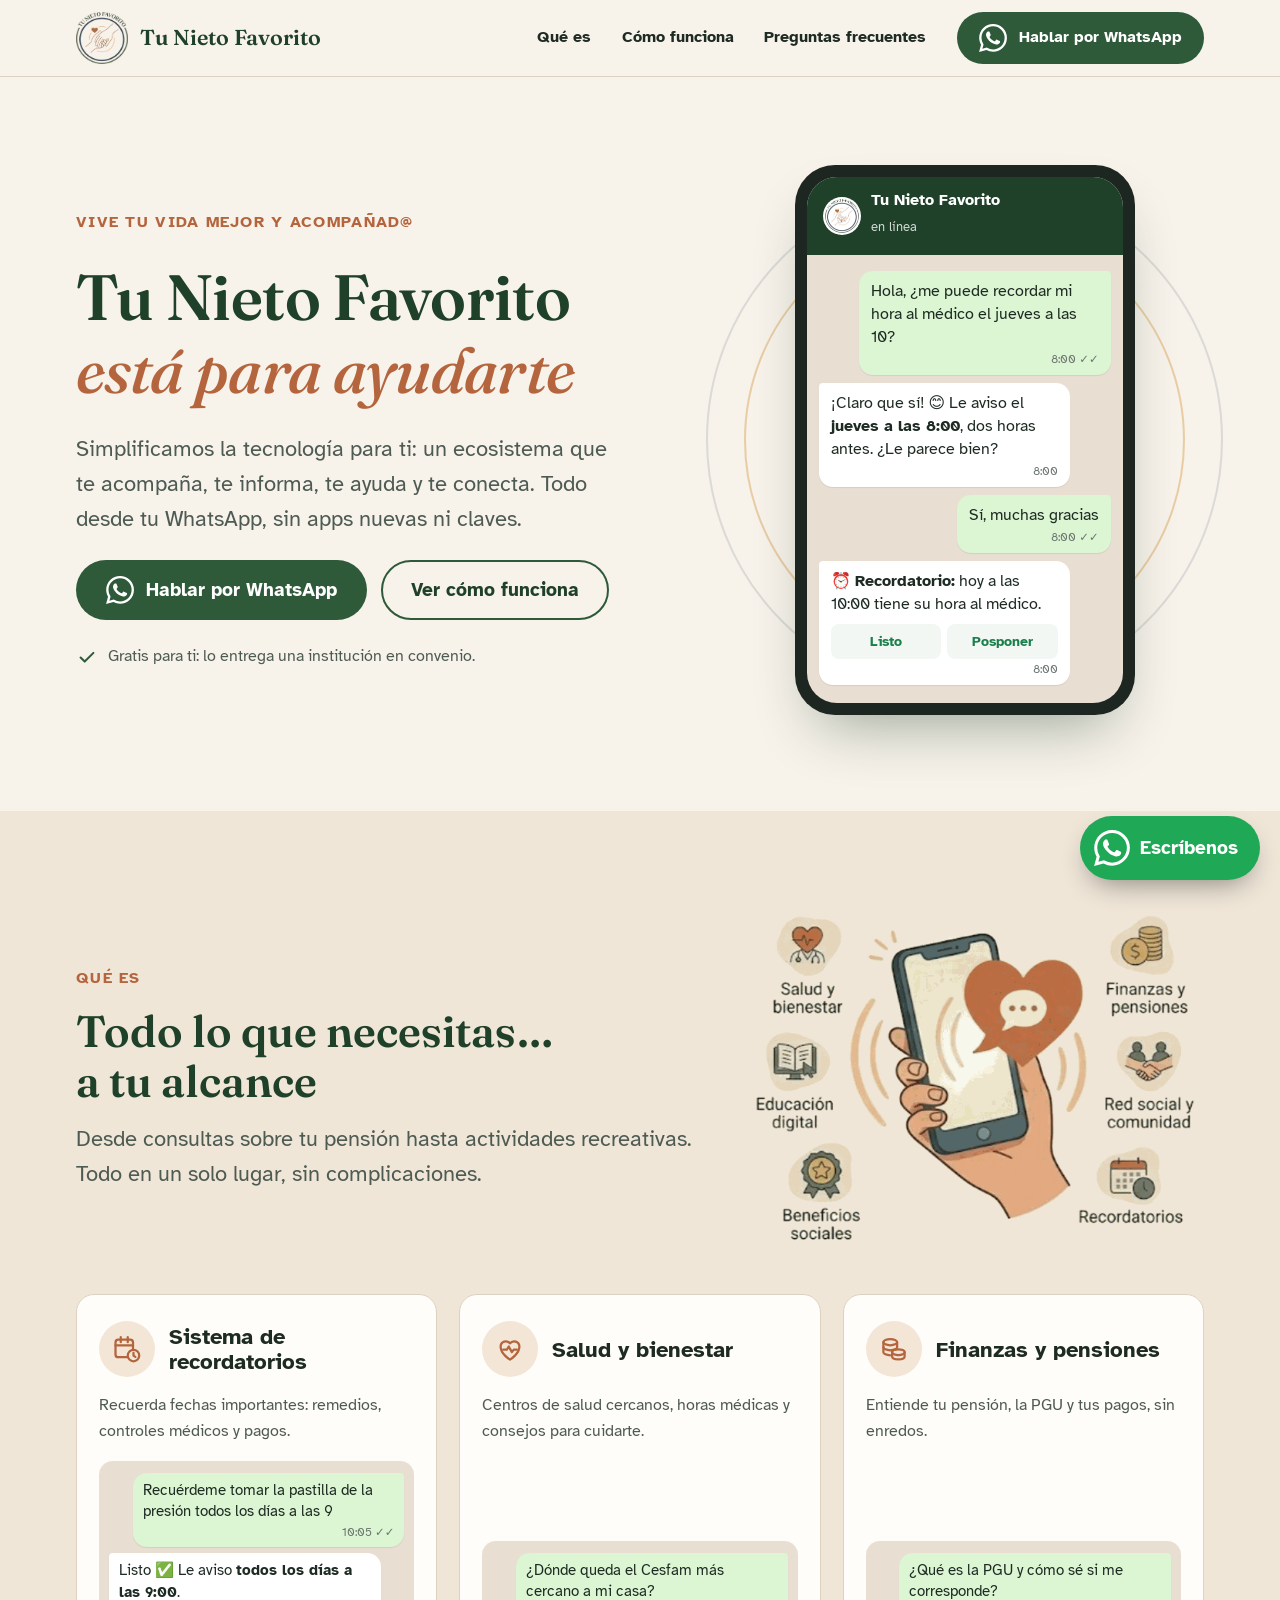
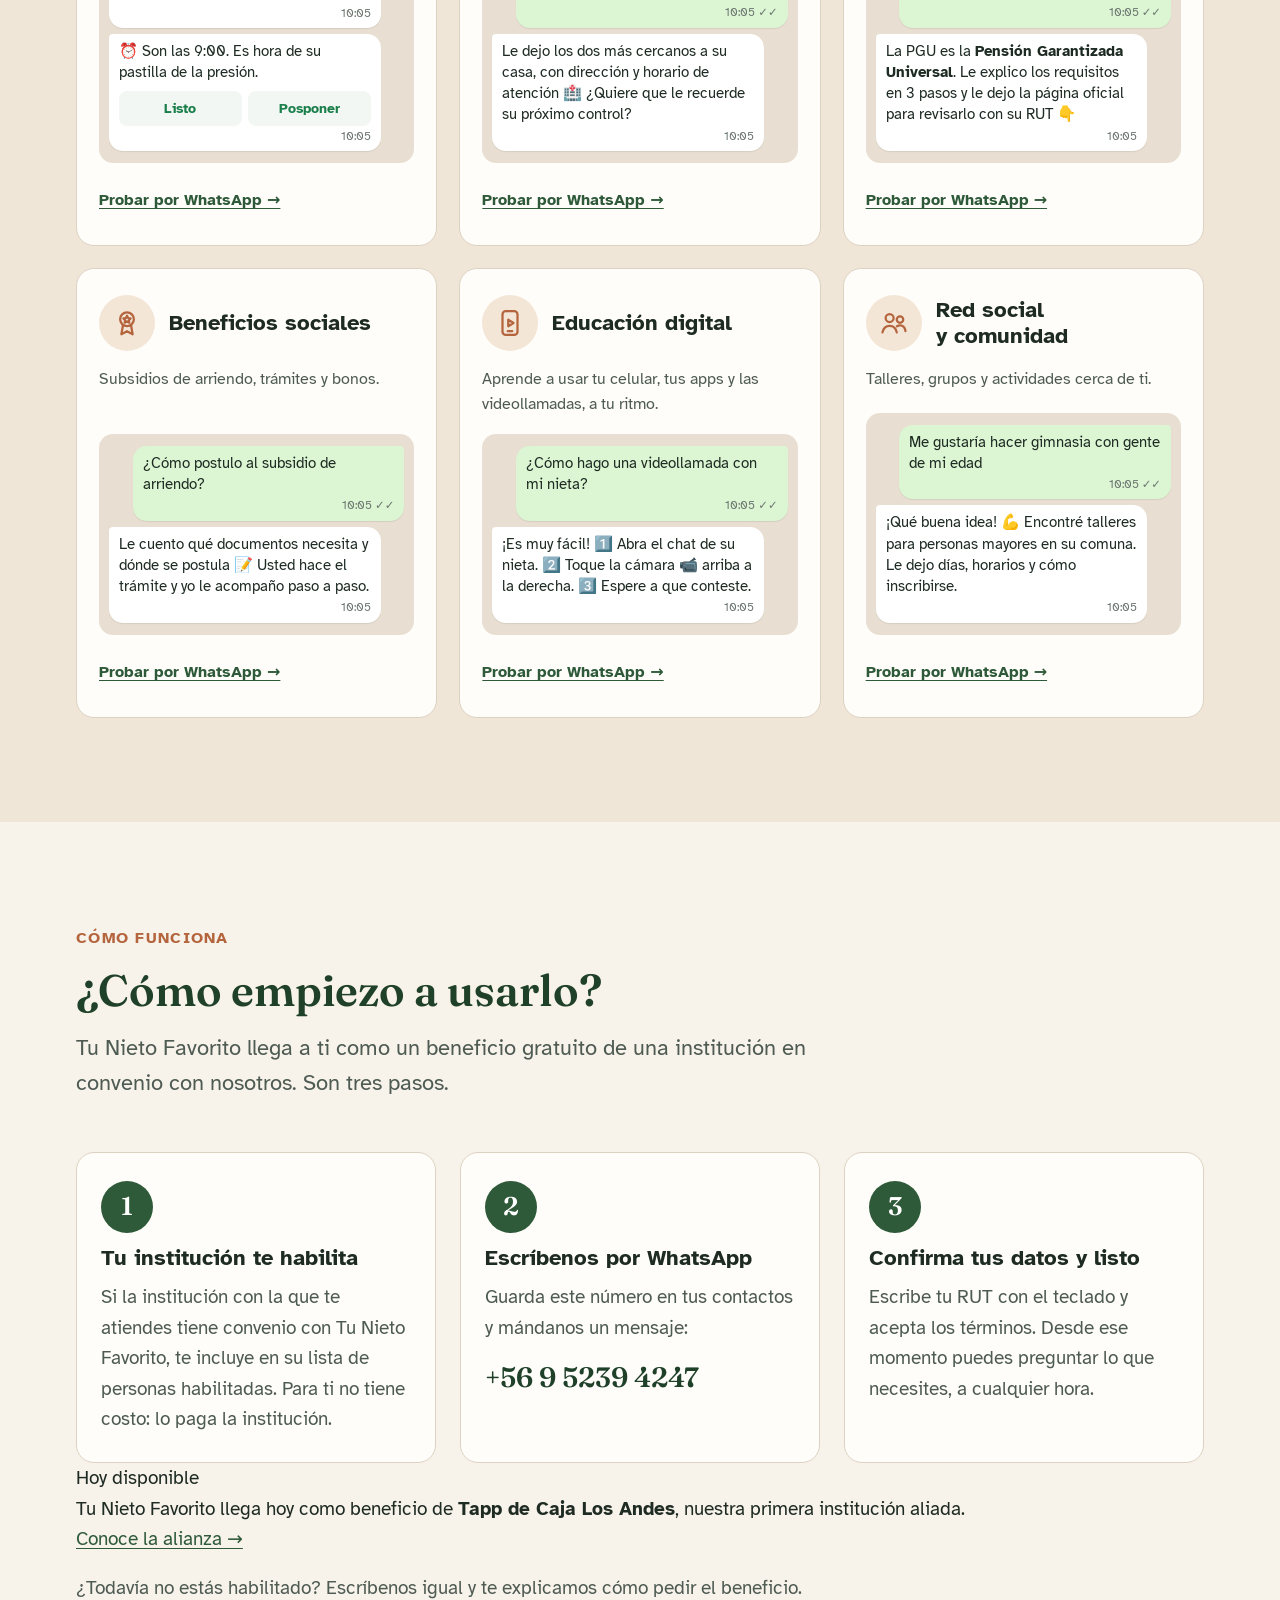
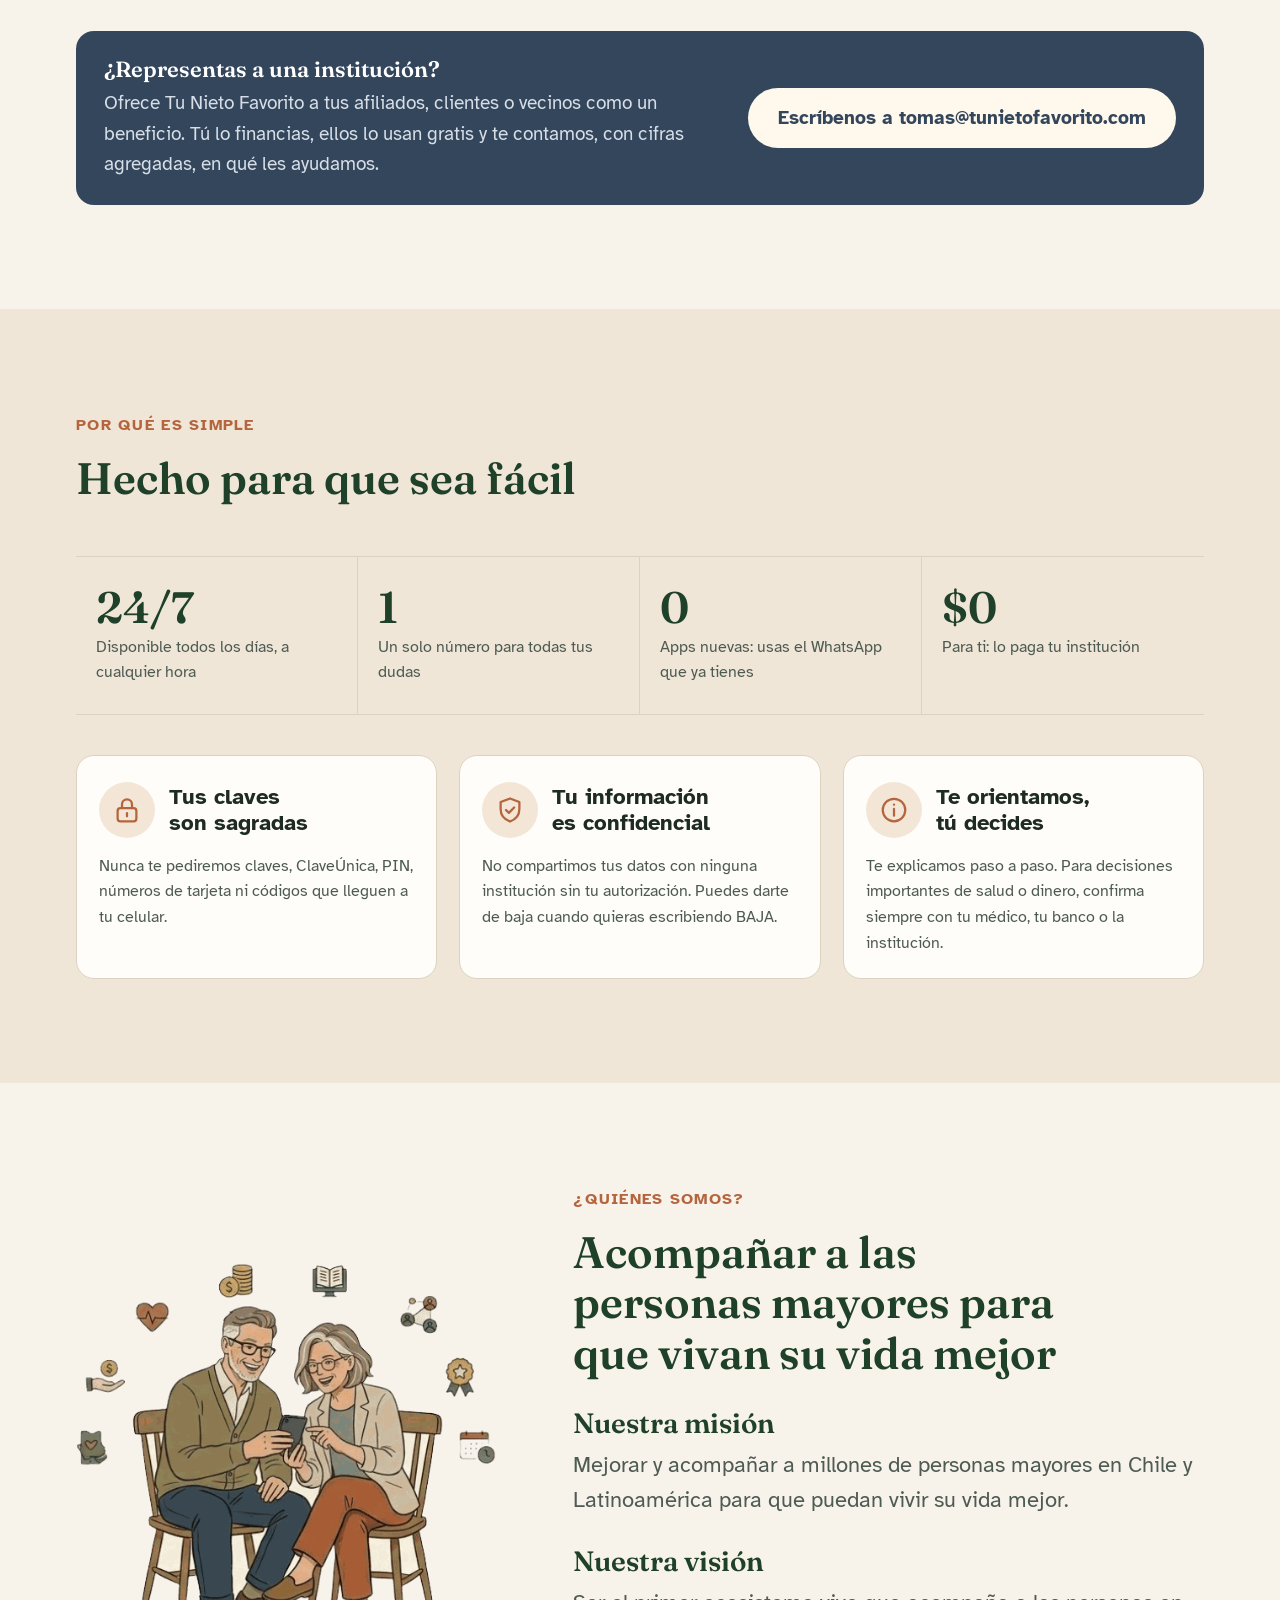
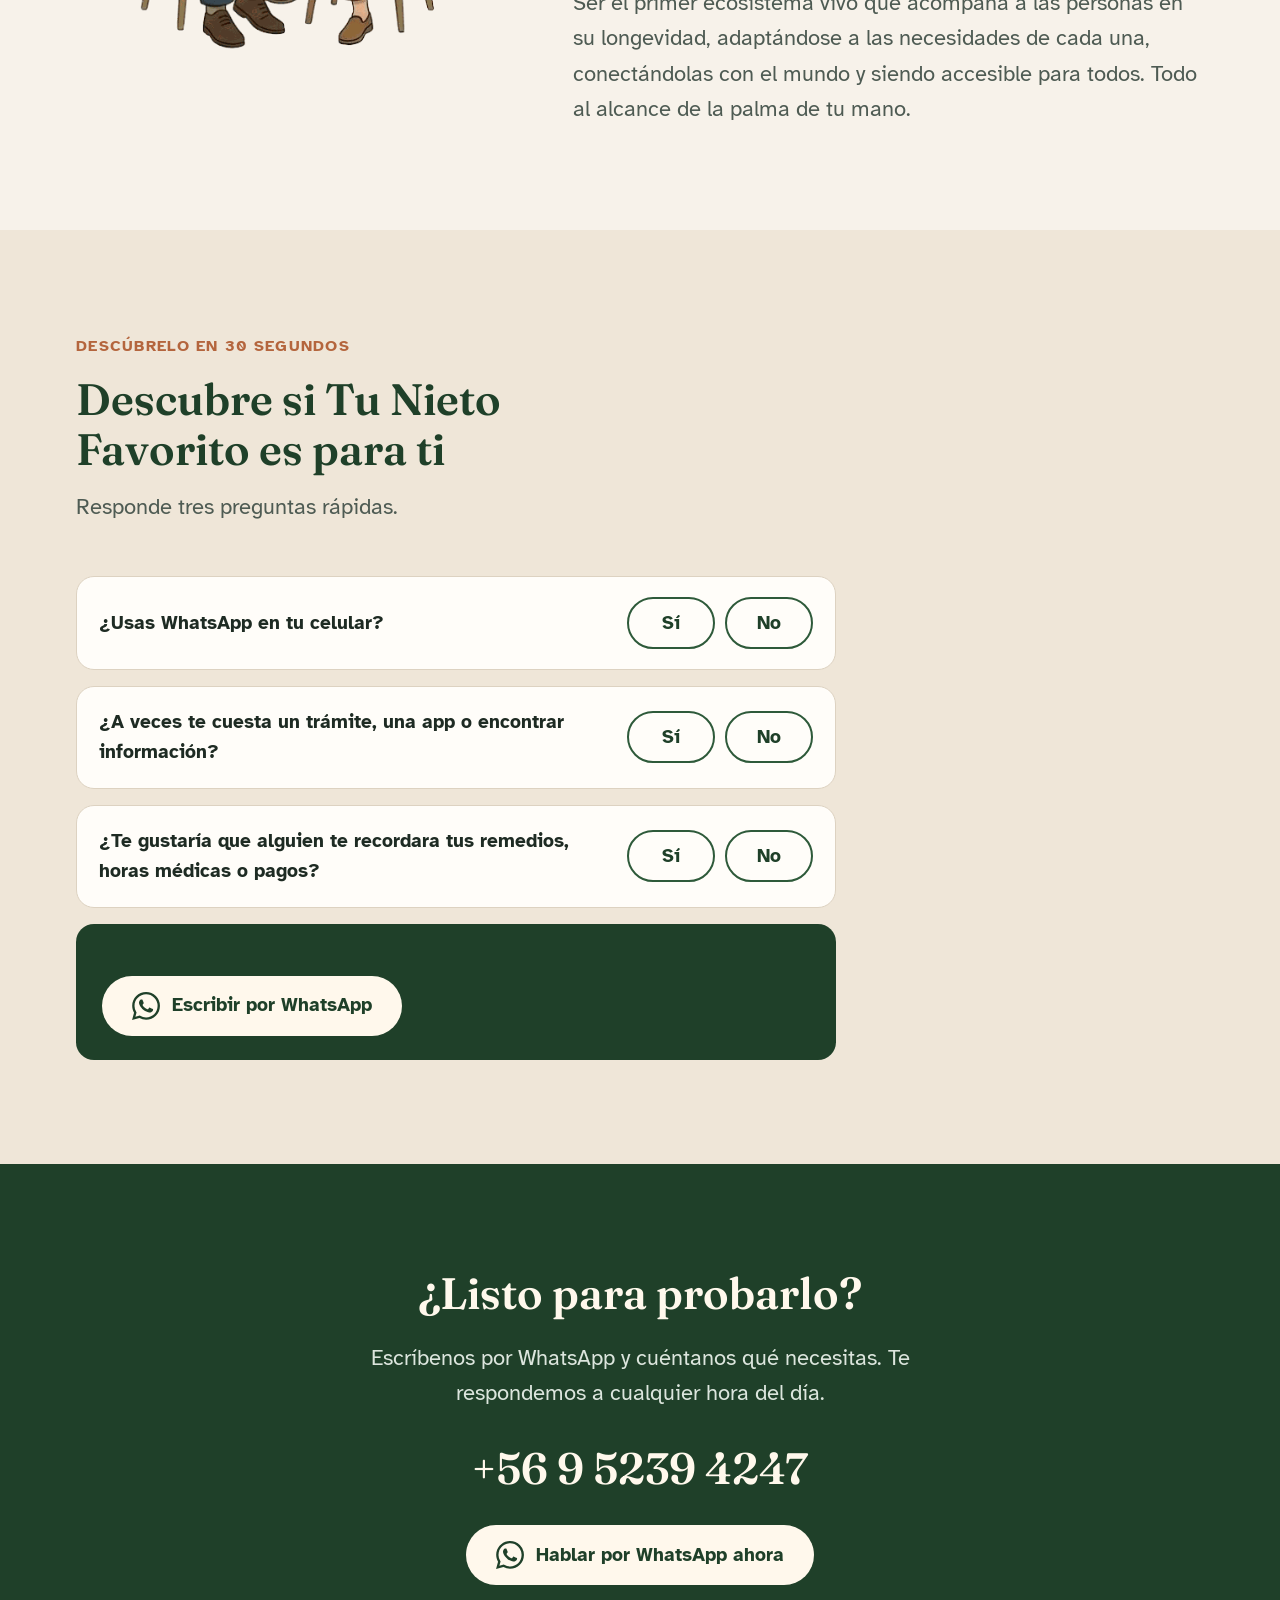
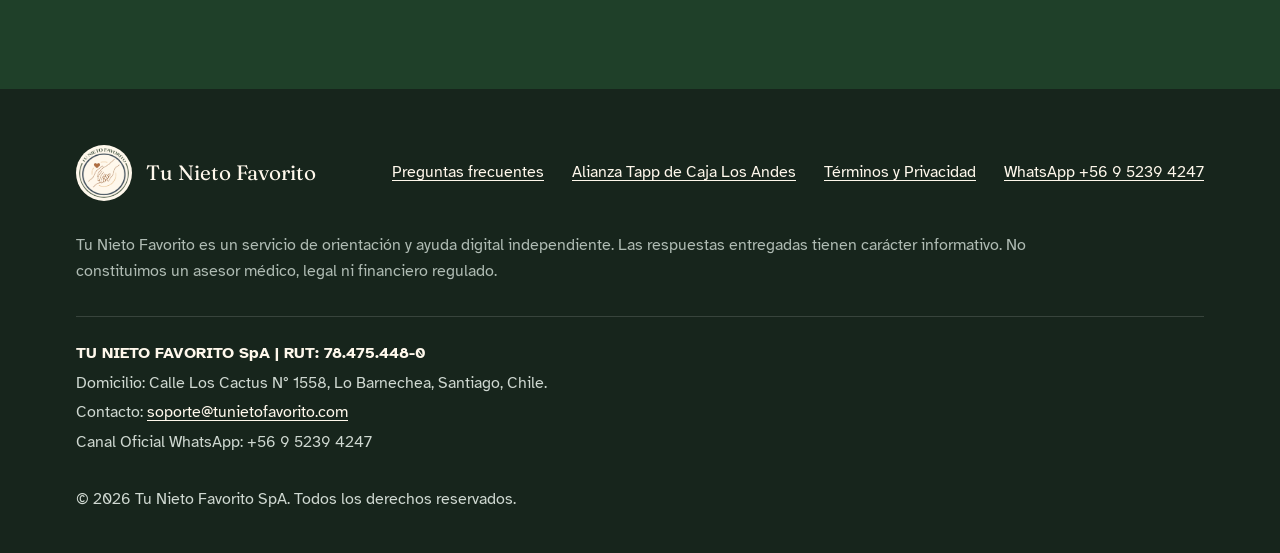
==== commit f654a474: "Inicio: franja y enlace a la alianza Tapp de Caja Los Andes" ====
--- a/index.html
+++ b/index.html
@@ -144,7 +144,12 @@
       <li><h3>Escríbenos por WhatsApp</h3><p>Guarda este número en tus contactos y mándanos un mensaje:</p><span class="phone-number">+56 9 5239 4247</span></li>
       <li><h3>Confirma tus datos y listo</h3><p>Escribe tu RUT con el teclado y acepta los términos. Desde ese momento puedes preguntar lo que necesites, a cualquier hora.</p></li>
     </ol>
-    <p style="margin-top:22px;color:var(--muted)">¿Todavía no estás habilitado? Escríbenos igual y te explicamos cómo pedir el beneficio.</p>
+    <div class="ally-strip">
+      <span class="ally-tag">Hoy disponible</span>
+      <p>Tu Nieto Favorito llega hoy como beneficio de <strong>Tapp de Caja Los Andes</strong>, nuestra primera institución aliada.</p>
+      <a class="ally-link" href="tapp-cla/">Conoce la alianza →</a>
+    </div>
+    <p style="margin-top:18px;color:var(--muted)">¿Todavía no estás habilitado? Escríbenos igual y te explicamos cómo pedir el beneficio.</p>
     <div class="callout">
       <div>
         <h3>¿Representas a una institución?</h3>
@@ -222,6 +227,7 @@
       <div class="footer-brand"><img src="assets/logo.png" alt="" width="56" height="56"><span>Tu Nieto Favorito</span></div>
       <nav class="footer-links" aria-label="Pie de página">
         <a href="preguntas/">Preguntas frecuentes</a>
+        <a href="tapp-cla/">Alianza Tapp de Caja Los Andes</a>
         <a href="terminos/">Términos y Privacidad</a>
         <a href="https://wa.me/56952394247?text=Hola%2C+quiero+probar+Tu+Nieto+Favorito%2C+lo+vi+en+la+web." target="_blank" rel="noopener">WhatsApp +56 9 5239 4247</a>
       </nav>
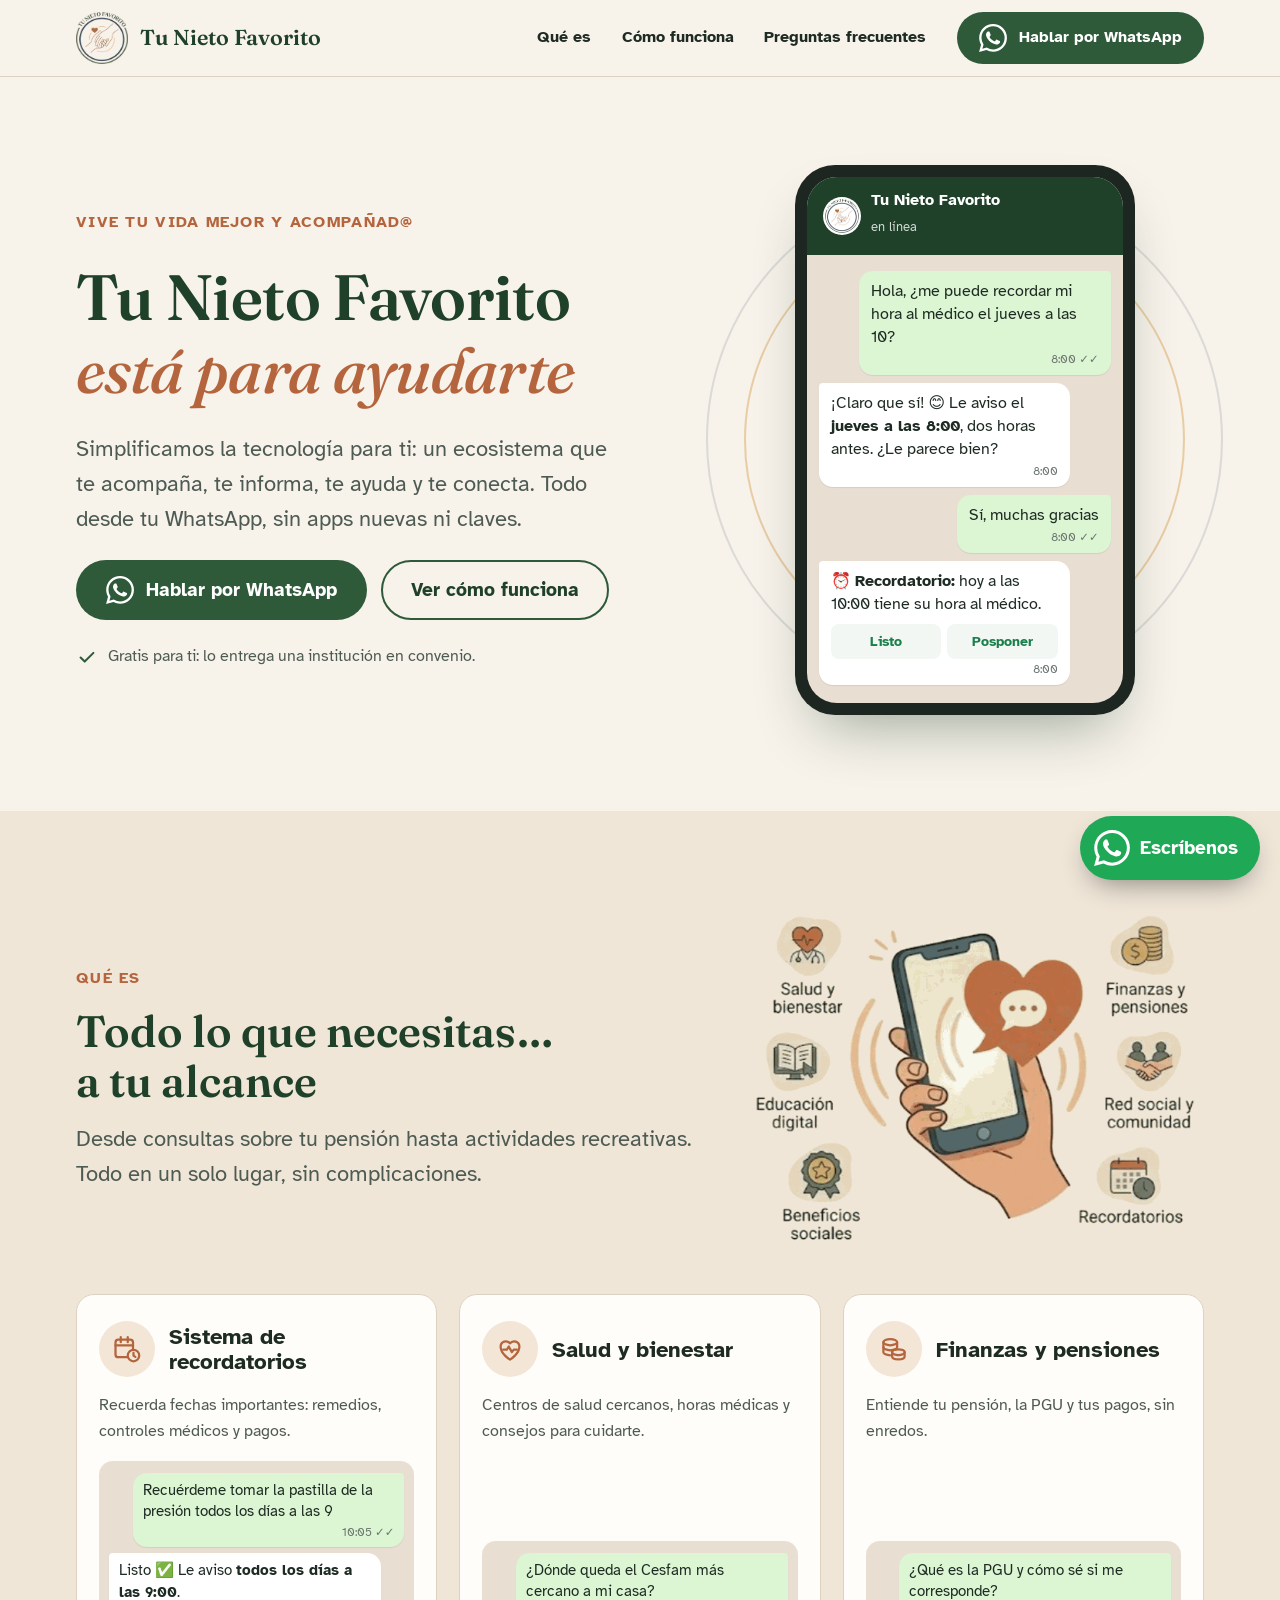
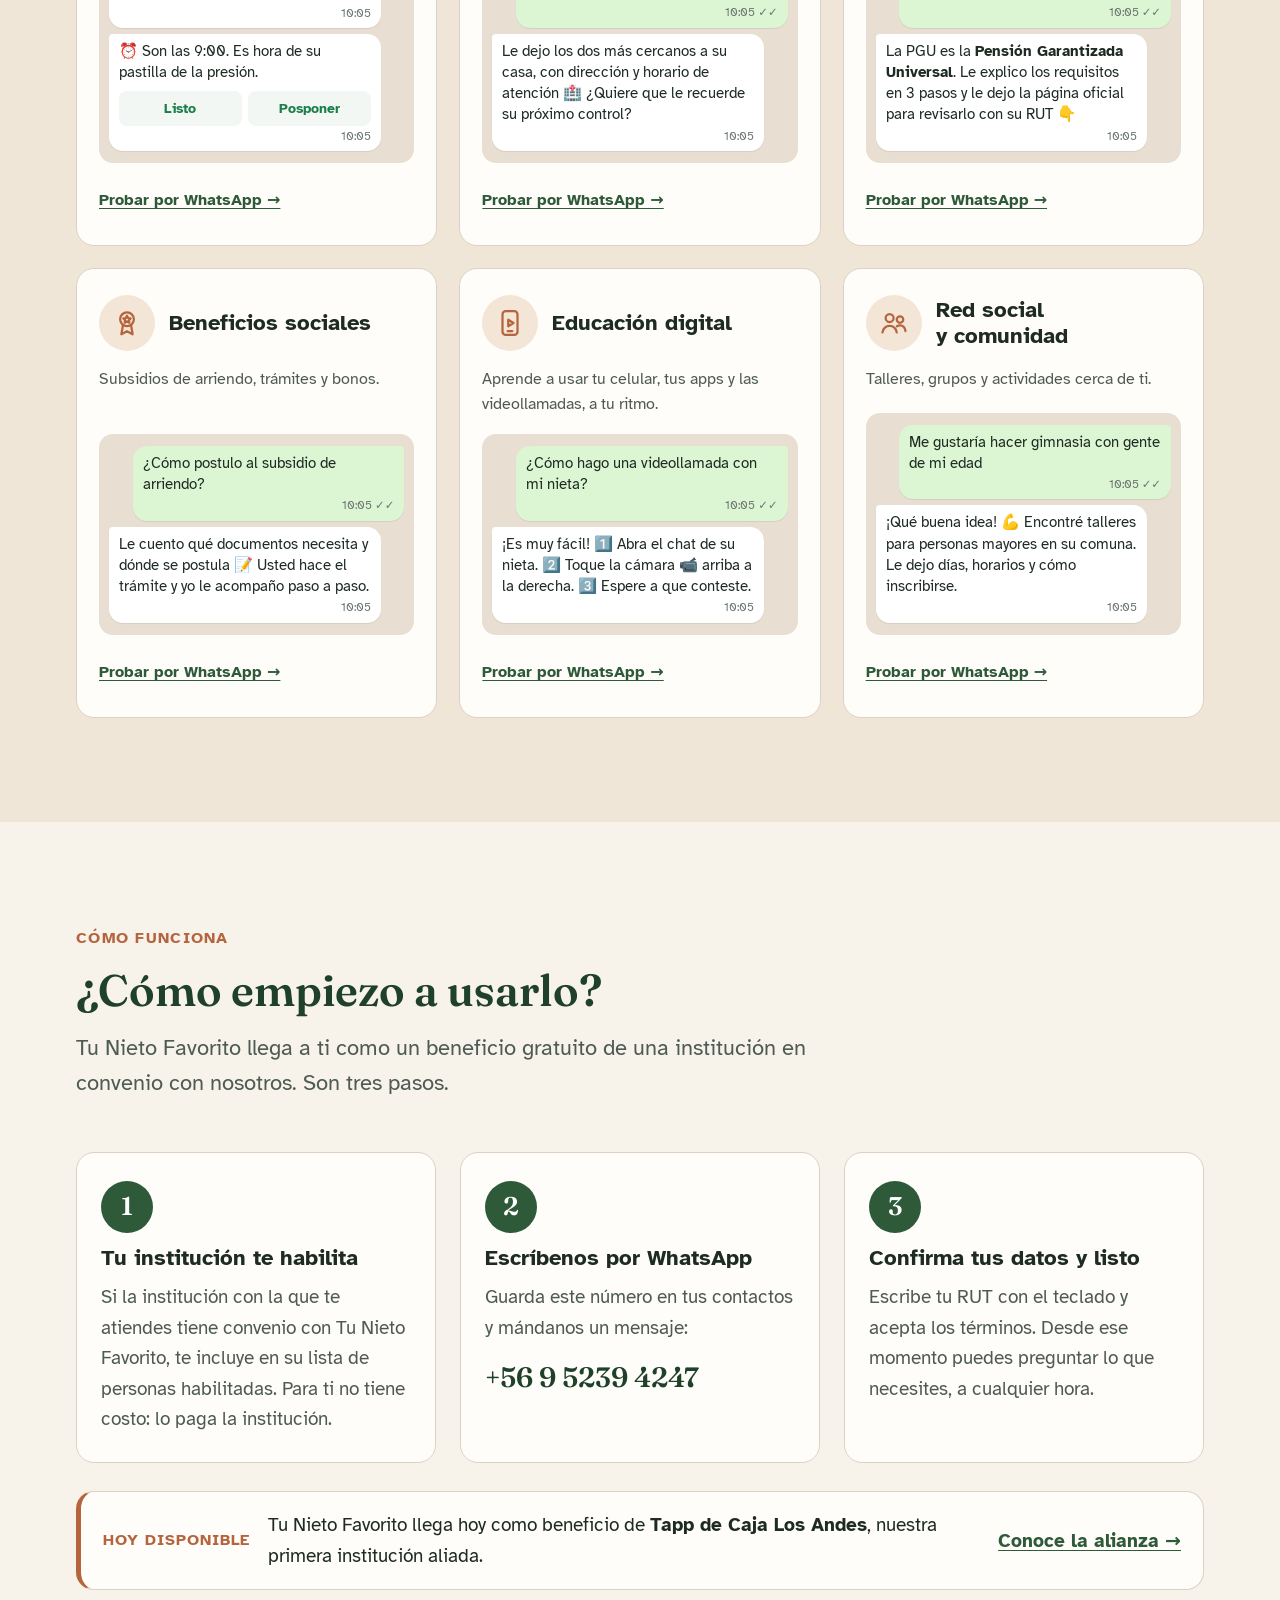
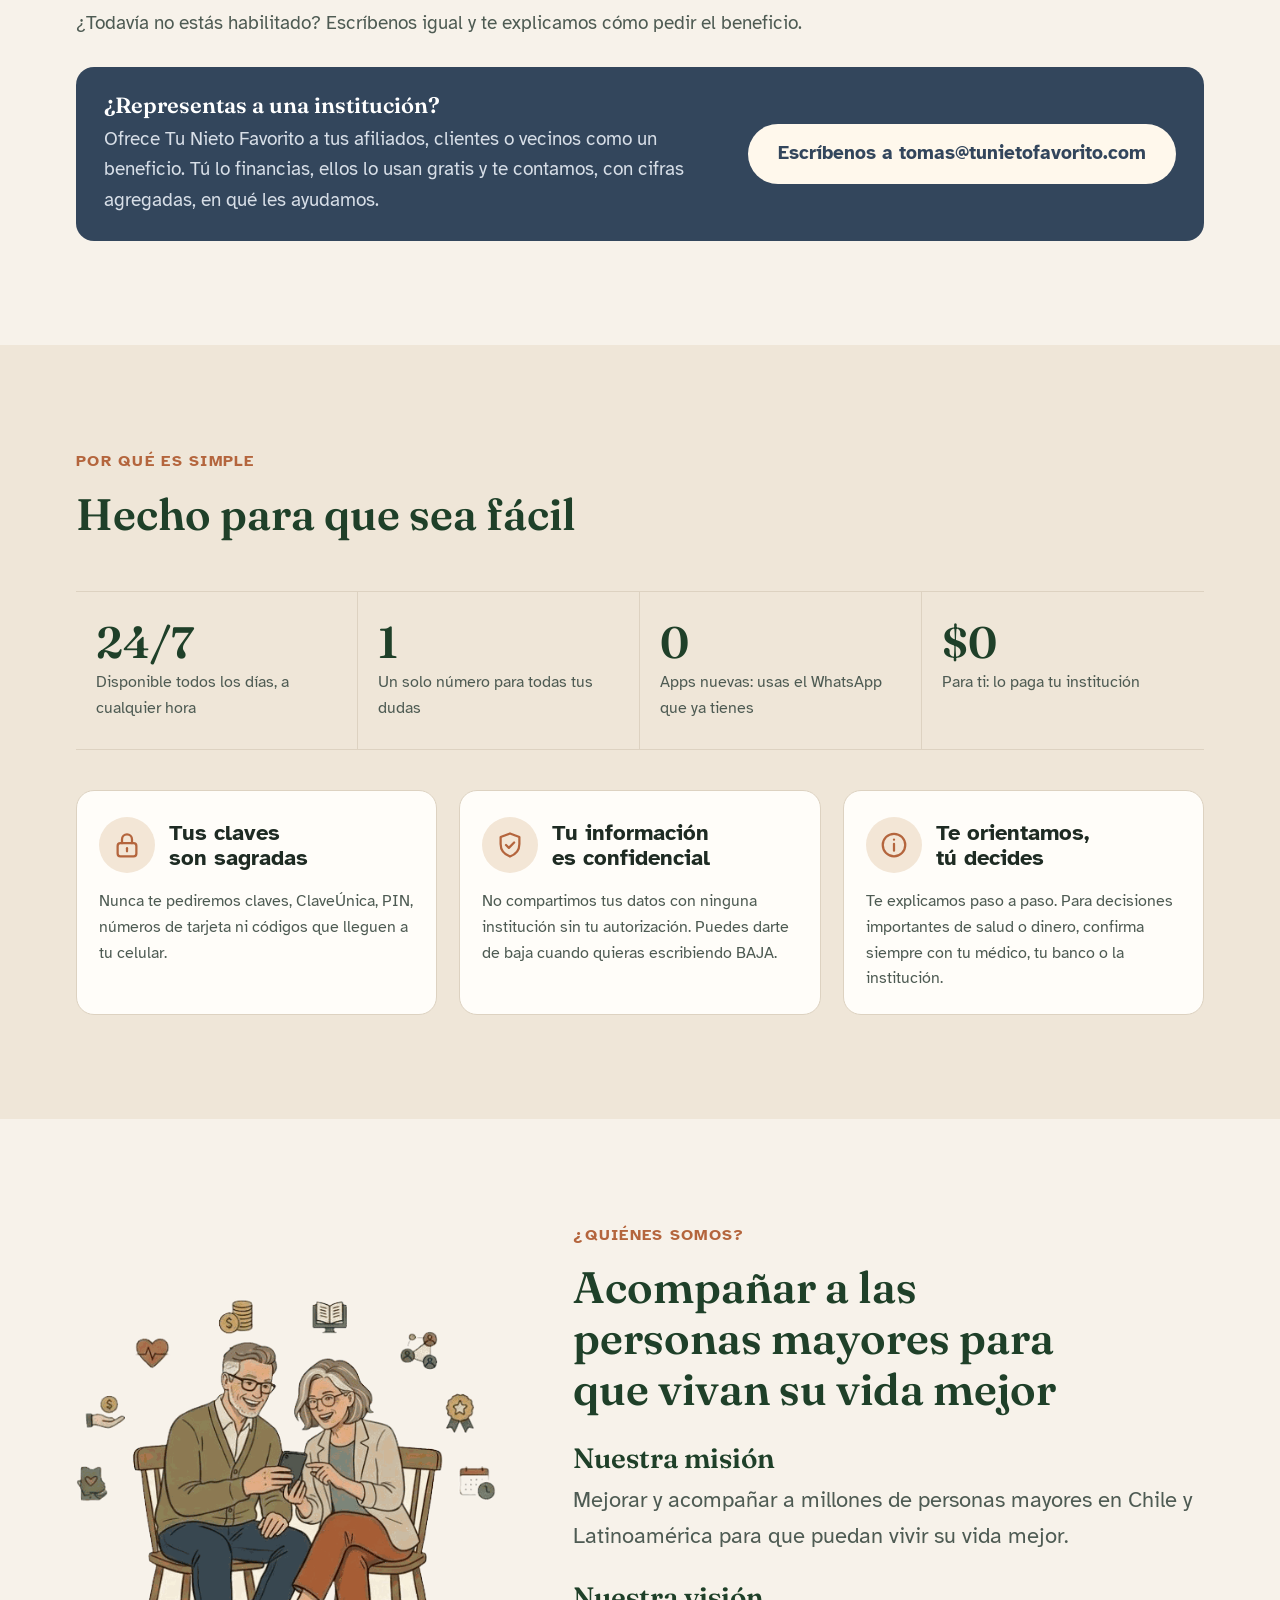
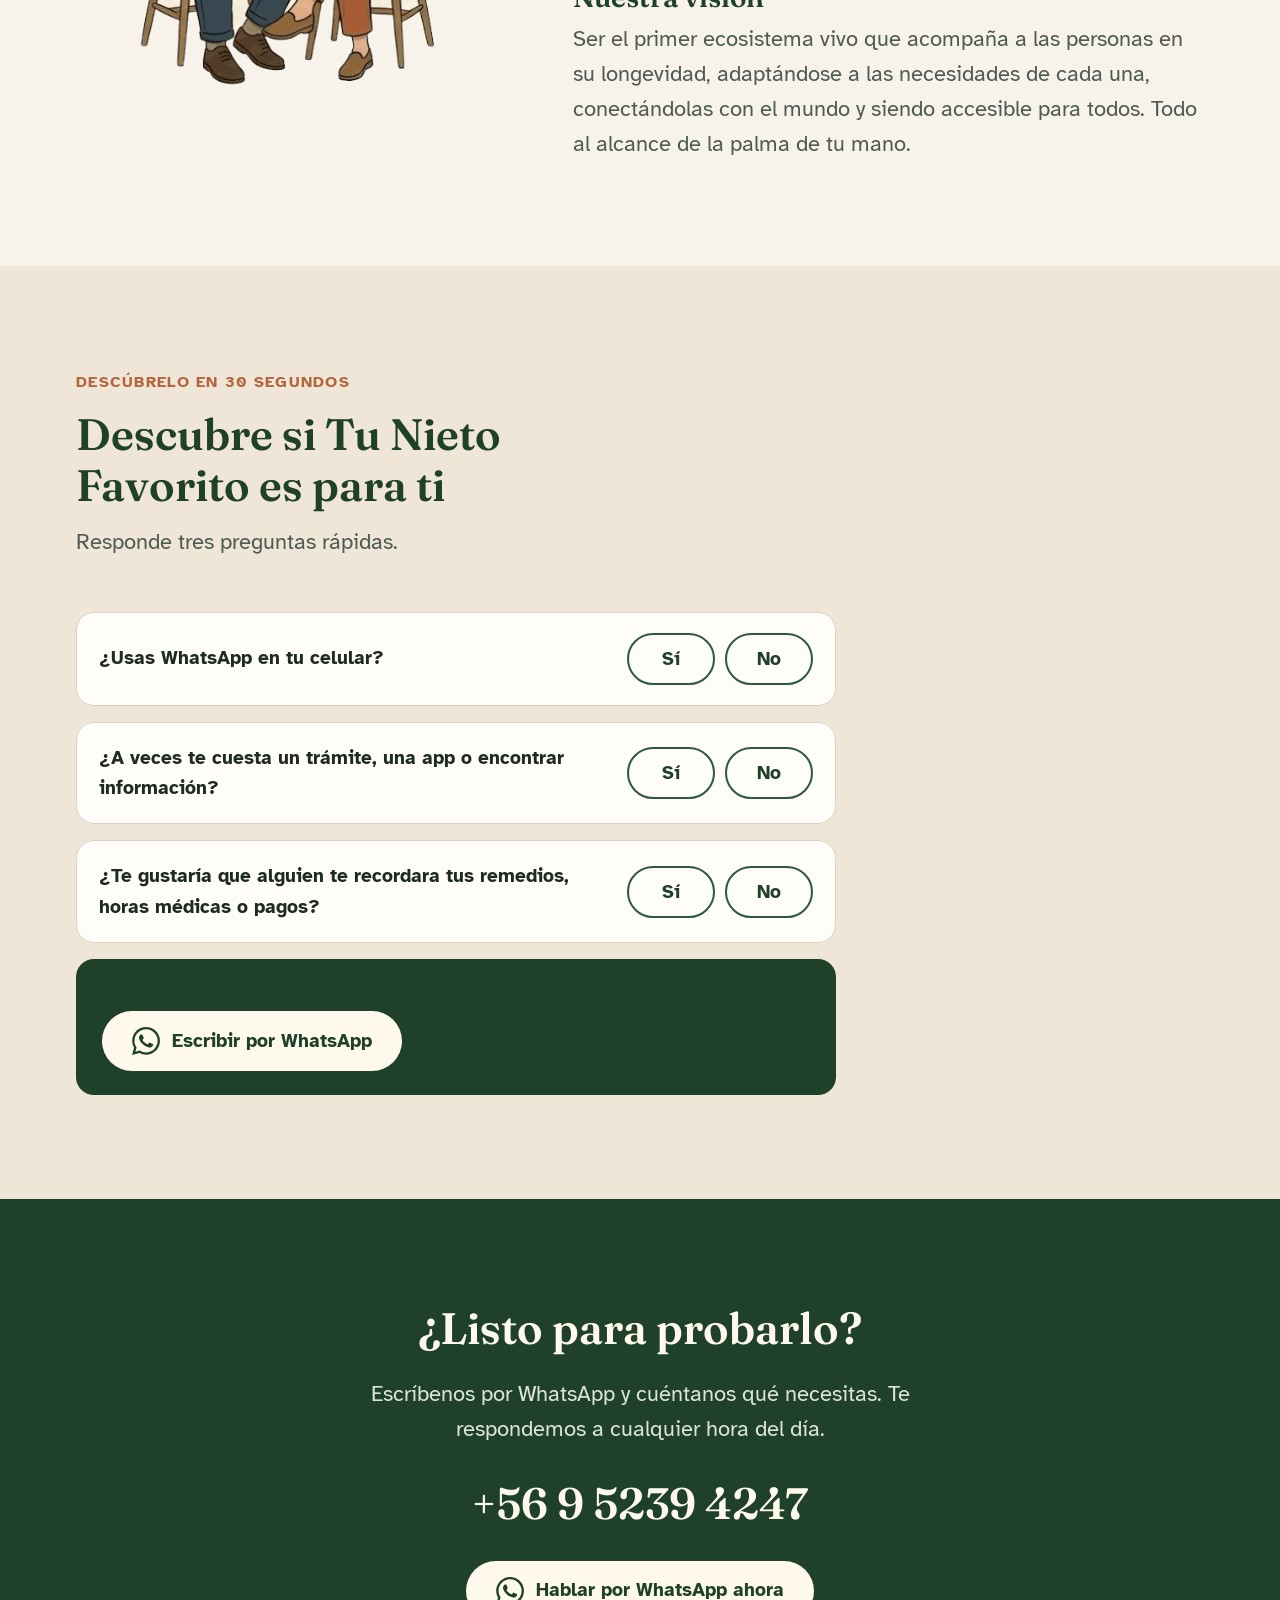
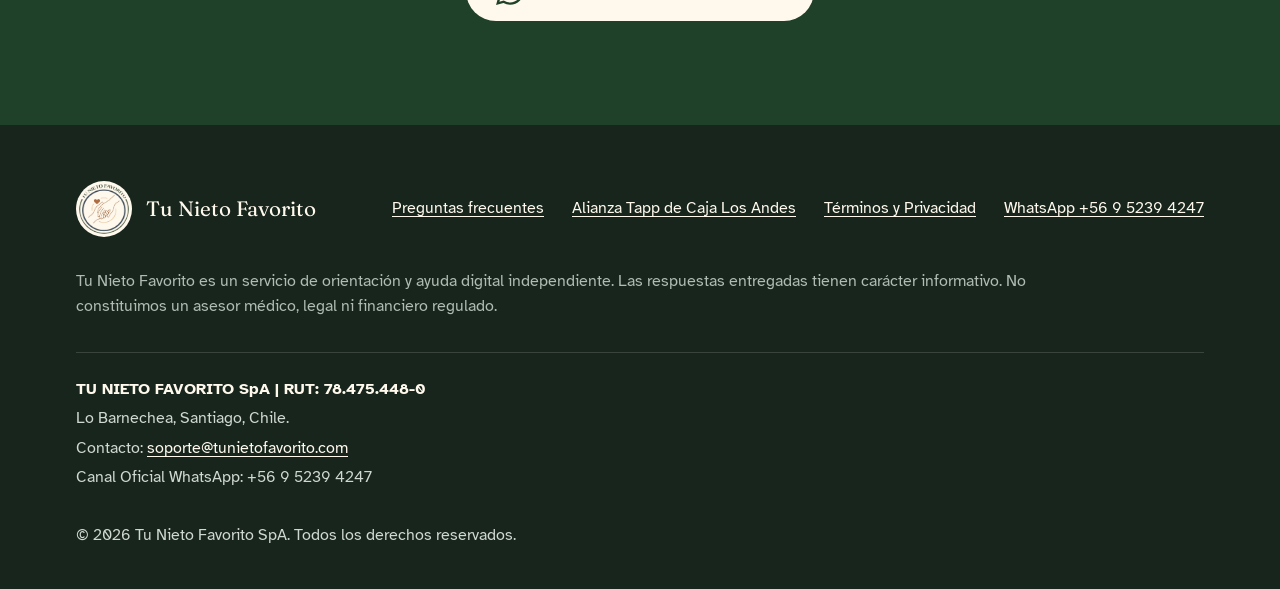
==== commit 0ad5e5ee: "Textos de Tomás en /tapp-cla, logo Tapp y fotos" ====
--- a/index.html
+++ b/index.html
@@ -235,7 +235,7 @@
     <p class="disclaimer">Tu Nieto Favorito es un servicio de orientación y ayuda digital independiente. Las respuestas entregadas tienen carácter informativo. No constituimos un asesor médico, legal ni financiero regulado.</p>
     <div class="legal">
       <strong>TU NIETO FAVORITO SpA | RUT: 78.475.448-0</strong>
-      <span>Domicilio: Calle Los Cactus N° 1558, Lo Barnechea, Santiago, Chile.</span>
+      <span>Lo Barnechea, Santiago, Chile.</span>
       <span>Contacto: <a href="mailto:soporte@tunietofavorito.com">soporte@tunietofavorito.com</a></span>
       <span>Canal Oficial WhatsApp: +56 9 5239 4247</span>
     </div>
--- a/assets/styles.css
+++ b/assets/styles.css
@@ -231,3 +231,24 @@
 .head-split .section-head { margin-bottom: 0; }
 .head-art { width: min(440px, 100%); height: auto; justify-self: center; }
 @media (max-width: 860px) { .head-split { grid-template-columns: 1fr; } .head-art { width: min(360px, 100%); } }
+
+/* Alianza */
+.ally-strip { margin-top: 28px; display: flex; flex-wrap: wrap; align-items: center; gap: 12px 18px; padding: 18px 22px; border-radius: var(--radius); background: var(--card); border: 1px solid var(--line); border-left: 5px solid var(--clay); }
+.ally-strip p { flex: 1 1 320px; min-width: 0; }
+.ally-tag { font-size: var(--step--1); font-weight: 700; letter-spacing: .06em; text-transform: uppercase; color: var(--clay); }
+.ally-link { font-weight: 700; display: inline-flex; align-items: center; min-height: 44px; }
+.ally-lockup { display: flex; flex-wrap: wrap; align-items: center; gap: 10px 14px; font: 600 var(--step-1)/1.2 var(--font-display); color: var(--forest-deep); }
+.ally-lockup img { width: 64px; height: 64px; }
+.ally-x { color: var(--clay); font-size: var(--step-2); }
+.ally-partner { color: var(--slate); }
+.ally-hero h1 em { font-style: italic; color: var(--clay); font-weight: 500; }
+.ally-hero .wrap { gap: 22px; }
+.ally-note { margin-top: 24px; color: var(--muted); font-size: var(--step--1); max-width: 52rem; }
+.ally-list { max-width: 52rem; margin: 0; padding-left: 1.3em; display: grid; gap: 14px; }
+.ally-list li::marker { color: var(--clay); }
+.ally-partner-logo { height: 52px; width: auto; background: #fff; border: 1px solid var(--line); border-radius: 12px; padding: 8px 12px; }
+.pillars--2 { grid-template-columns: repeat(2, minmax(0, 1fr)); }
+@media (max-width: 640px) { .pillars--2 { grid-template-columns: 1fr; } .ally-partner-logo { height: 44px; } }
+.pillar p.ally-fine { font-size: .95rem; border-top: 1px dashed var(--line); padding-top: 10px; margin-top: auto; }
+.ally-lockup img.ally-partner-logo { width: auto; height: 56px; max-width: 100%; }
+@media (max-width: 640px) { .ally-lockup img.ally-partner-logo { height: 46px; } }
